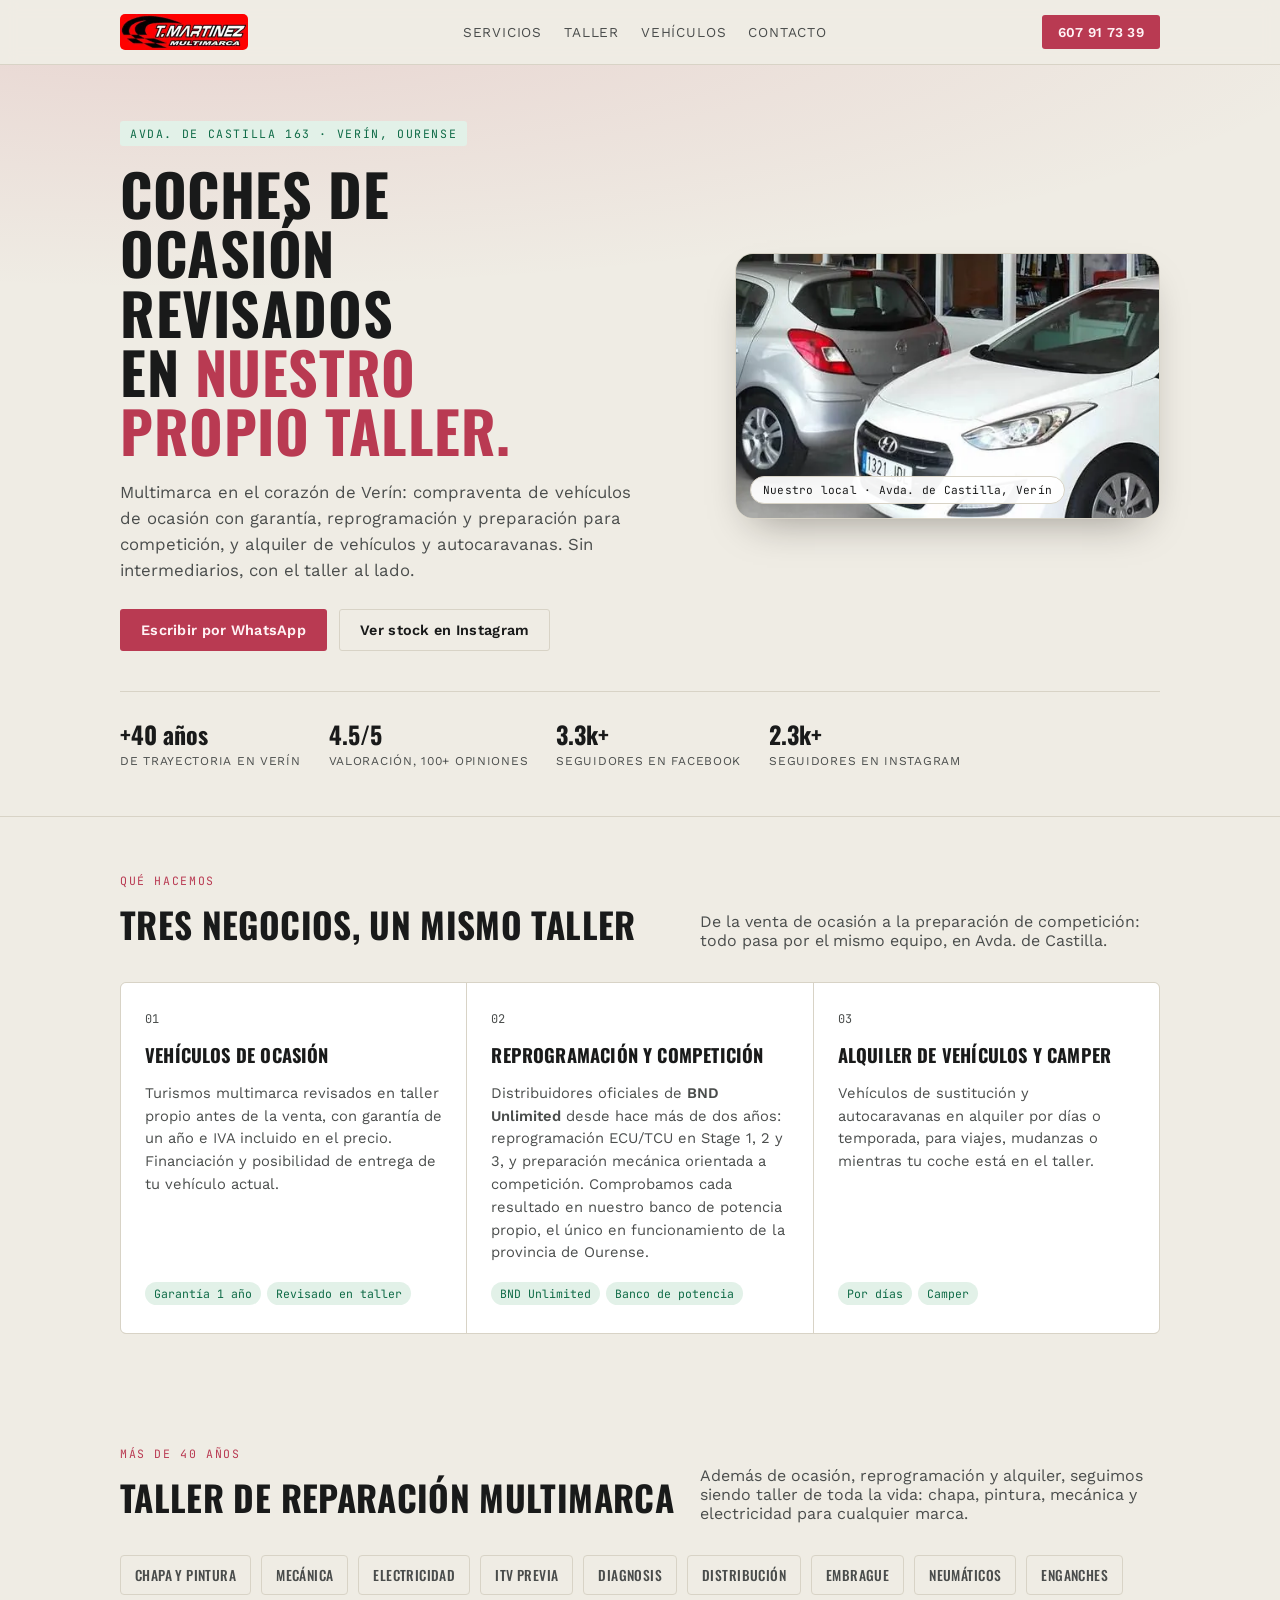
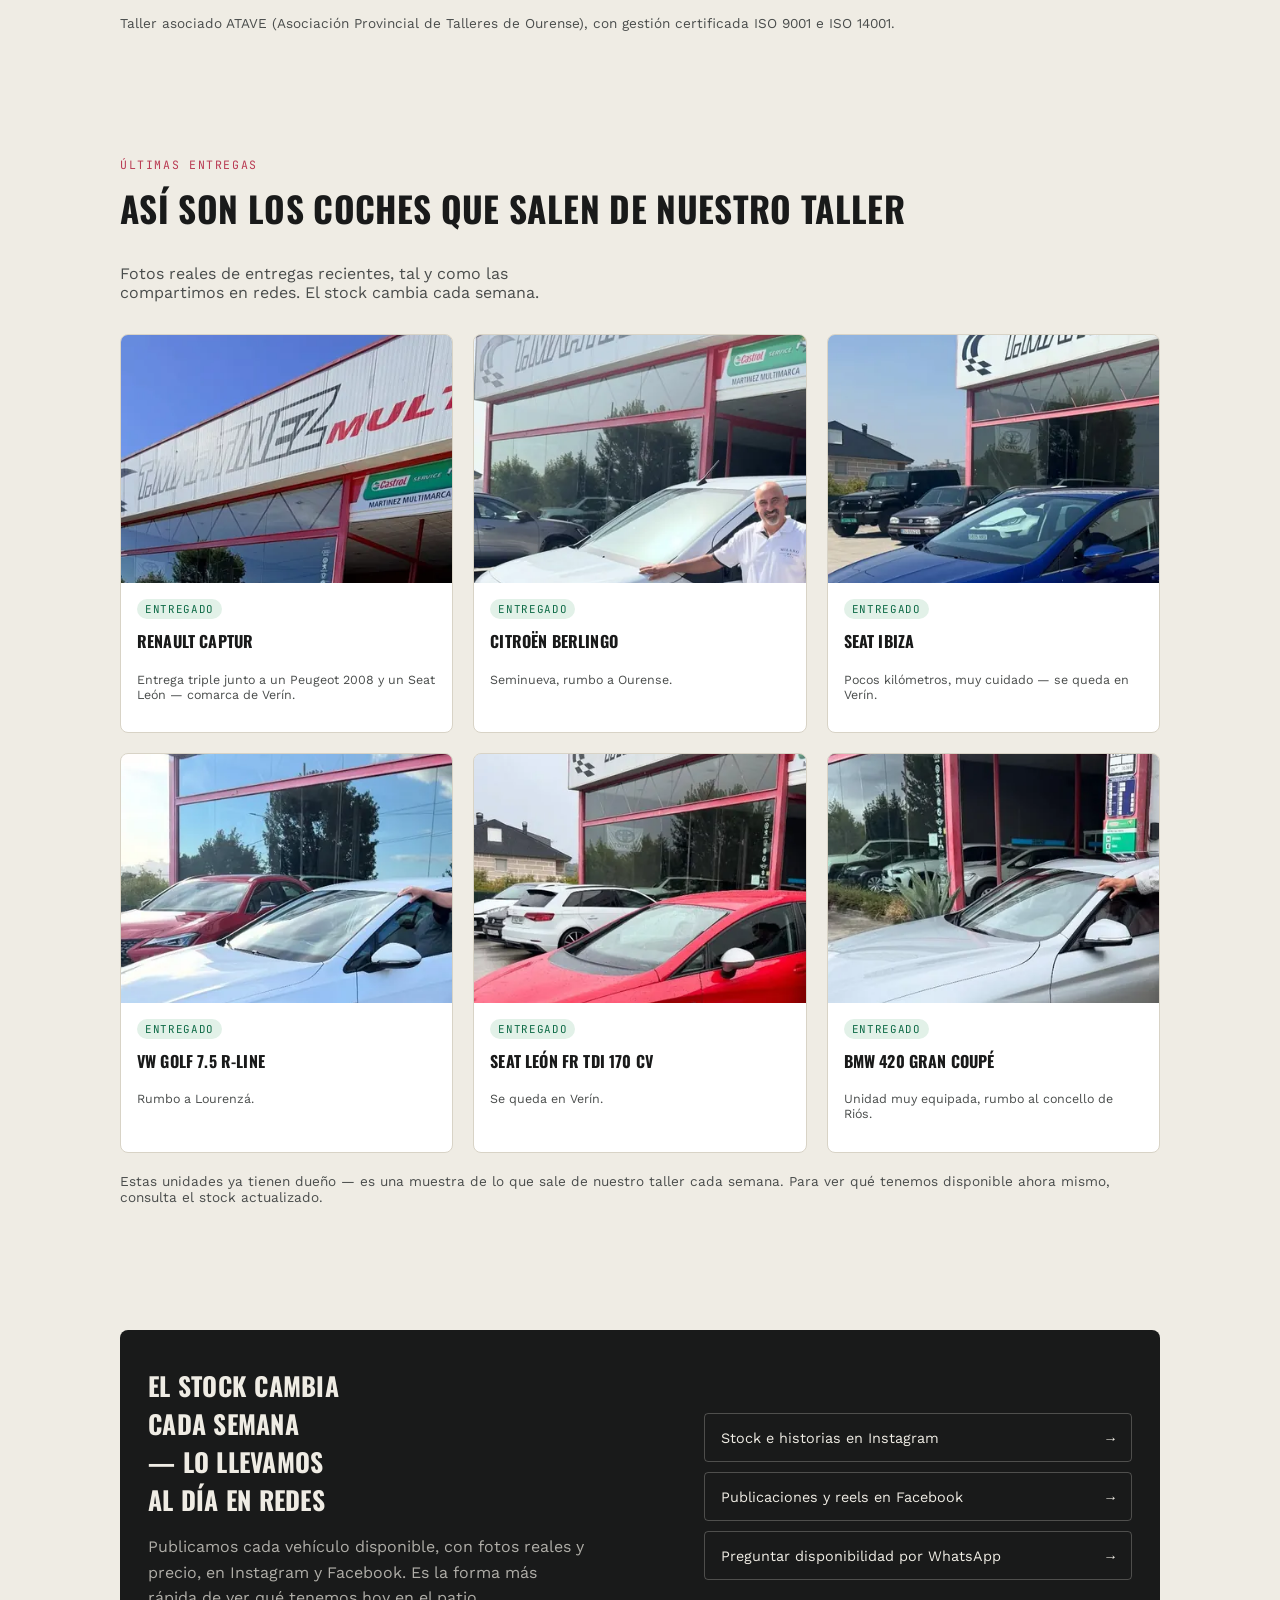
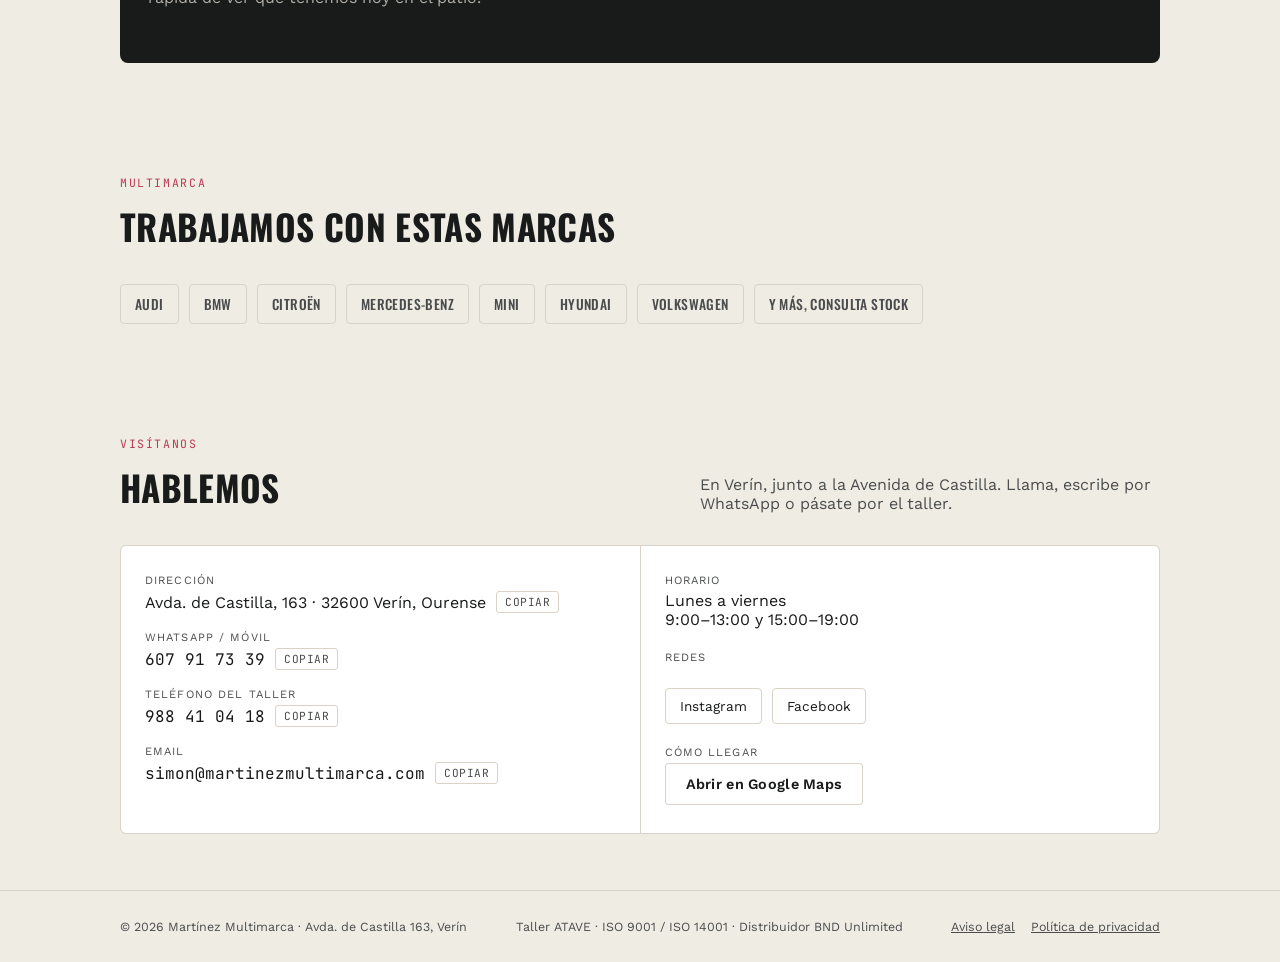
==== index.html @ 640a783f "Fase 5: accesibilidad (WCAG 2.1 AA) - Enlace «Saltar al contenido» en las tres páginas (foco a <main" ====
<!doctype html>
<html lang="es">
<head>
<meta charset="UTF-8">
<meta name="viewport" content="width=device-width, initial-scale=1, viewport-fit=cover">
<title>Martínez Multimarca — Ocasión, reprogramación y alquiler en Verín</title>
<meta name="description" content="Taller multimarca en Verín desde hace más de 40 años: coches de ocasión con garantía, reprogramación BND Unlimited con banco de potencia propio, chapa y pintura, mecánica, y alquiler de vehículos y camper. Avda. de Castilla 163, Verín, Ourense.">
<link rel="canonical" href="https://juanito2003.github.io/multimarcamartinez/">
<meta property="og:type" content="website">
<meta property="og:locale" content="es_ES">
<meta property="og:site_name" content="T. Martínez Multimarca">
<meta property="og:title" content="Martínez Multimarca — Ocasión, reprogramación y alquiler en Verín">
<meta property="og:description" content="Coches de ocasión revisados en taller propio, reprogramación con banco de potencia, y alquiler de vehículos y camper en Verín (Ourense).">
<meta property="og:url" content="https://juanito2003.github.io/multimarcamartinez/">
<meta property="og:image" content="https://juanito2003.github.io/multimarcamartinez/images/og-image.jpg">
<meta property="og:image:width" content="1200">
<meta property="og:image:height" content="630">
<meta property="og:image:alt" content="Logo de T. Martínez Multimarca sobre la exposición de coches de ocasión del local en Verín">
<meta name="twitter:card" content="summary_large_image">
<meta name="twitter:title" content="Martínez Multimarca — Ocasión, reprogramación y alquiler en Verín">
<meta name="twitter:description" content="Coches de ocasión revisados en taller propio, reprogramación con banco de potencia, y alquiler de vehículos y camper en Verín (Ourense).">
<meta name="twitter:image" content="https://juanito2003.github.io/multimarcamartinez/images/og-image.jpg">
<meta name="twitter:image:alt" content="Logo de T. Martínez Multimarca sobre la exposición de coches de ocasión del local en Verín">
<meta name="theme-color" content="#b93a52">
<link rel="icon" href="favicon.ico" sizes="32x32">
<link rel="icon" href="favicon.svg" type="image/svg+xml">
<link rel="apple-touch-icon" href="apple-touch-icon.png">
<link rel="manifest" href="site.webmanifest">
<script type="application/ld+json">
{
  "@context": "https://schema.org",
  "@type": [
    "AutoRepair",
    "AutoDealer"
  ],
  "@id": "https://juanito2003.github.io/multimarcamartinez/#negocio",
  "name": "T. Martínez Multimarca",
  "url": "https://juanito2003.github.io/multimarcamartinez/",
  "logo": "https://juanito2003.github.io/multimarcamartinez/images/logo.png",
  "image": "https://juanito2003.github.io/multimarcamartinez/images/og-image.jpg",
  "description": "Taller multimarca y compraventa de vehículos de ocasión en Verín: reprogramación, preparación de competición, chapa y pintura, mecánica y alquiler de vehículos y camper.",
  "address": {
    "@type": "PostalAddress",
    "streetAddress": "Avda. de Castilla, 163",
    "postalCode": "32600",
    "addressLocality": "Verín",
    "addressRegion": "Ourense",
    "addressCountry": "ES"
  },
  "telephone": [
    "+34607917339",
    "+34988410418"
  ],
  "email": "simon@martinezmultimarca.com",
  "openingHours": [
    "Mo-Fr 09:00-13:00",
    "Mo-Fr 15:00-19:00"
  ],
  "sameAs": [
    "https://www.instagram.com/martinez_multimarca/",
    "https://www.facebook.com/tmartinezmultimarca/"
  ]
}
</script>
<link rel="preload" href="fonts/oswald-latin.woff2" as="font" type="font/woff2" crossorigin>
<link rel="preload" href="fonts/work-sans-latin.woff2" as="font" type="font/woff2" crossorigin>
<link rel="preload" href="images/showroom.webp" as="image" type="image/webp" fetchpriority="high">
<script src="main.js" defer></script>
<link rel="stylesheet" href="styles.css">
</head>
<body>
<a class="skip-link" href="#main">Saltar al contenido</a>

<header class="site">
  <div class="wrap nav-row">
    <div class="brand"><picture><source srcset="images/logo.webp" type="image/webp"><img class="brand-logo" src="images/logo.png" width="256" height="72" alt="T. Martínez Multimarca"></picture></div>
    <nav class="links" id="site-nav" aria-label="Principal">
      <a href="#servicios">Servicios</a>
      <a href="#taller">Taller</a>
      <a href="#vehiculos">Vehículos</a>
      <a href="#contacto">Contacto</a>
    </nav>
    <div class="nav-actions">
      <a class="call-btn" href="tel:+34607917339">607 91 73 39</a>
      <button class="nav-toggle" type="button" aria-expanded="false" aria-controls="site-nav" aria-label="Menú"><span class="nav-toggle-bars"></span></button>
    </div>
  </div>
</header>

<main id="main" tabindex="-1">
  <section class="hero">
    <div class="wrap hero-grid">
      <div>
        <span class="eyebrow">Avda. de Castilla 163 · Verín, Ourense</span>
        <h1>Coches de ocasión revisados en <span class="accent-word">nuestro propio taller.</span></h1>
        <p class="lede">Multimarca en el corazón de Verín: compraventa de vehículos de ocasión con garantía, reprogramación y preparación para competición, y alquiler de vehículos y autocaravanas. Sin intermediarios, con el taller al lado.</p>
        <div class="hero-ctas">
          <a class="btn primary" href="https://wa.me/34607917339?text=Hola,%20os%20escribo%20desde%20la%20web" target="_blank" rel="noopener">Escribir por WhatsApp <span class="sr-only">(se abre en una pestaña nueva)</span></a>
          <a class="btn ghost" href="https://www.instagram.com/martinez_multimarca/" target="_blank" rel="noopener">Ver stock en Instagram <span class="sr-only">(se abre en una pestaña nueva)</span></a>
        </div>
      </div>
      <div class="showroom-photo">
        <picture><source srcset="images/showroom.webp" type="image/webp"><img src="images/showroom.jpg" width="1200" height="313" fetchpriority="high" alt="Exposición interior de Martínez Multimarca en Verín con un Hyundai i30 blanco, un Opel Corsa gris y un todoterreno negro a la venta"></picture>
        <span class="showroom-tag">Nuestro local · Avda. de Castilla, Verín</span>
      </div>
    </div>
    <div class="wrap">
      <div class="hero-strip">
        <div class="stat"><b class="mono">+40 años</b><span>De trayectoria en Verín</span></div>
        <div class="stat"><b class="mono">4.5/5</b><span>Valoración, 100+ opiniones</span></div>
        <div class="stat"><b class="mono">3.3k+</b><span>Seguidores en Facebook</span></div>
        <div class="stat"><b class="mono">2.3k+</b><span>Seguidores en Instagram</span></div>
      </div>
    </div>
  </section>

  <section id="servicios">
    <div class="wrap">
      <div class="section-head">
        <div>
          <span class="tag">Qué hacemos</span>
          <h2>Tres negocios, un mismo taller</h2>
        </div>
        <p>De la venta de ocasión a la preparación de competición: todo pasa por el mismo equipo, en Avda. de Castilla.</p>
      </div>
      <div class="services">
        <article class="service" id="ocasion">
          <span class="num mono">01</span>
          <h3>Vehículos de ocasión</h3>
          <p>Turismos multimarca revisados en taller propio antes de la venta, con garantía de un año e IVA incluido en el precio. Financiación y posibilidad de entrega de tu vehículo actual.</p>
          <div class="chip-row">
            <span class="chip">Garantía 1 año</span>
            <span class="chip">Revisado en taller</span>
          </div>
        </article>
        <article class="service" id="reprogramacion">
          <span class="num mono">02</span>
          <h3>Reprogramación y competición</h3>
          <p>Distribuidores oficiales de <strong>BND Unlimited</strong> desde hace más de dos años: reprogramación ECU/TCU en Stage 1, 2 y 3, y preparación mecánica orientada a competición. Comprobamos cada resultado en nuestro banco de potencia propio, el único en funcionamiento de la provincia de Ourense.</p>
          <div class="chip-row">
            <span class="chip">BND Unlimited</span>
            <span class="chip">Banco de potencia</span>
          </div>
        </article>
        <article class="service" id="alquiler">
          <span class="num mono">03</span>
          <h3>Alquiler de vehículos y camper</h3>
          <p>Vehículos de sustitución y autocaravanas en alquiler por días o temporada, para viajes, mudanzas o mientras tu coche está en el taller.</p>
          <div class="chip-row">
            <span class="chip">Por días</span>
            <span class="chip">Camper</span>
          </div>
        </article>
      </div>
    </div>
  </section>

  <section id="taller">
    <div class="wrap">
      <div class="section-head">
        <div>
          <span class="tag">Más de 40 años</span>
          <h2>Taller de reparación multimarca</h2>
        </div>
        <p>Además de ocasión, reprogramación y alquiler, seguimos siendo taller de toda la vida: chapa, pintura, mecánica y electricidad para cualquier marca.</p>
      </div>
      <div class="brands">
        <span class="brand-pill">Chapa y pintura</span>
        <span class="brand-pill">Mecánica</span>
        <span class="brand-pill">Electricidad</span>
        <span class="brand-pill">ITV previa</span>
        <span class="brand-pill">Diagnosis</span>
        <span class="brand-pill">Distribución</span>
        <span class="brand-pill">Embrague</span>
        <span class="brand-pill">Neumáticos</span>
        <span class="brand-pill">Enganches</span>
      </div>
      <p class="gallery-note">Taller asociado ATAVE (Asociación Provincial de Talleres de Ourense), con gestión certificada ISO 9001 e ISO 14001.</p>
    </div>
  </section>

  <section id="vehiculos">
    <div class="wrap">
      <div class="section-head">
        <div>
          <span class="tag">Últimas entregas</span>
          <h2>Así son los coches que salen de nuestro taller</h2>
        </div>
        <p>Fotos reales de entregas recientes, tal y como las compartimos en redes. El stock cambia cada semana.</p>
      </div>
      <div class="gallery">
        <article class="car-card">
          <div class="photo"><picture><source type="image/webp" srcset="images/01-renault-peugeot-seat-400.webp 400w, images/01-renault-peugeot-seat-640.webp 640w" sizes="(min-width:1080px) 334px, (min-width:901px) calc((100vw - 80px) / 3), (min-width:601px) calc((100vw - 60px) / 2), calc(100vw - 40px)"><img src="images/01-renault-peugeot-seat.jpg" width="640" height="640" loading="lazy" decoding="async" alt="Fachada del concesionario T. Martínez Multimarca, con su rótulo y la cristalera, el día de la entrega"></picture></div>
          <div class="info">
            <span class="badge">Entregado</span>
            <h3>Renault Captur</h3>
            <p class="dest">Entrega triple junto a un Peugeot 2008 y un Seat León — comarca de Verín.</p>
          </div>
        </article>
        <article class="car-card">
          <div class="photo"><picture><source type="image/webp" srcset="images/02-citroen-berlingo-400.webp 400w, images/02-citroen-berlingo-640.webp 640w" sizes="(min-width:1080px) 334px, (min-width:901px) calc((100vw - 80px) / 3), (min-width:601px) calc((100vw - 60px) / 2), calc(100vw - 40px)"><img src="images/02-citroen-berlingo.jpg" width="640" height="640" loading="lazy" decoding="async" alt="Citroën Berlingo blanca frente al concesionario, con un hombre sonriente apoyado en ella"></picture></div>
          <div class="info">
            <span class="badge">Entregado</span>
            <h3>Citroën Berlingo</h3>
            <p class="dest">Seminueva, rumbo a Ourense.</p>
          </div>
        </article>
        <article class="car-card">
          <div class="photo"><picture><source type="image/webp" srcset="images/03-seat-ibiza-400.webp 400w, images/03-seat-ibiza-640.webp 640w" sizes="(min-width:1080px) 334px, (min-width:901px) calc((100vw - 80px) / 3), (min-width:601px) calc((100vw - 60px) / 2), calc(100vw - 40px)"><img src="images/03-seat-ibiza.jpg" width="640" height="640" loading="lazy" decoding="async" alt="Seat Ibiza azul aparcado frente a la cristalera del concesionario"></picture></div>
          <div class="info">
            <span class="badge">Entregado</span>
            <h3>Seat Ibiza</h3>
            <p class="dest">Pocos kilómetros, muy cuidado — se queda en Verín.</p>
          </div>
        </article>
        <article class="car-card">
          <div class="photo"><picture><source type="image/webp" srcset="images/04-vw-golf-400.webp 400w, images/04-vw-golf-640.webp 640w" sizes="(min-width:1080px) 334px, (min-width:901px) calc((100vw - 80px) / 3), (min-width:601px) calc((100vw - 60px) / 2), calc(100vw - 40px)"><img src="images/04-vw-golf.jpg" width="640" height="640" loading="lazy" decoding="async" alt="Volkswagen Golf blanco frente al concesionario, con otro coche rojo detrás"></picture></div>
          <div class="info">
            <span class="badge">Entregado</span>
            <h3>VW Golf 7.5 R-Line</h3>
            <p class="dest">Rumbo a Lourenzá.</p>
          </div>
        </article>
        <article class="car-card">
          <div class="photo"><picture><source type="image/webp" srcset="images/05-seat-leon-fr-400.webp 400w, images/05-seat-leon-fr-640.webp 640w" sizes="(min-width:1080px) 334px, (min-width:901px) calc((100vw - 80px) / 3), (min-width:601px) calc((100vw - 60px) / 2), calc(100vw - 40px)"><img src="images/05-seat-leon-fr.jpg" width="640" height="640" loading="lazy" decoding="async" alt="Seat León FR rojo frente al concesionario, con otros vehículos en el patio"></picture></div>
          <div class="info">
            <span class="badge">Entregado</span>
            <h3>Seat León FR TDI 170 CV</h3>
            <p class="dest">Se queda en Verín.</p>
          </div>
        </article>
        <article class="car-card">
          <div class="photo"><picture><source type="image/webp" srcset="images/06-bmw-420-grand-coupe-400.webp 400w, images/06-bmw-420-grand-coupe-640.webp 640w" sizes="(min-width:1080px) 334px, (min-width:901px) calc((100vw - 80px) / 3), (min-width:601px) calc((100vw - 60px) / 2), calc(100vw - 40px)"><img src="images/06-bmw-420-grand-coupe.jpg" width="640" height="640" loading="lazy" decoding="async" alt="BMW Serie 4 Gran Coupé plateado frente a la entrada del concesionario"></picture></div>
          <div class="info">
            <span class="badge">Entregado</span>
            <h3>BMW 420 Gran Coupé</h3>
            <p class="dest">Unidad muy equipada, rumbo al concello de Riós.</p>
          </div>
        </article>
      </div>
      <p class="gallery-note">Estas unidades ya tienen dueño — es una muestra de lo que sale de nuestro taller cada semana. Para ver qué tenemos disponible ahora mismo, consulta el stock actualizado.</p>
    </div>
  </section>

  <section>
    <div class="wrap">
      <div class="stock">
        <div>
          <h2>El stock cambia cada semana — lo llevamos al día en redes</h2>
          <p>Publicamos cada vehículo disponible, con fotos reales y precio, en Instagram y Facebook. Es la forma más rápida de ver qué tenemos hoy en el patio.</p>
        </div>
        <div class="stock-actions">
          <a class="stock-link" href="https://www.instagram.com/martinez_multimarca/" target="_blank" rel="noopener"><span>Stock e historias en Instagram <span class="sr-only">(se abre en una pestaña nueva)</span></span><span class="arrow mono" aria-hidden="true">→</span></a>
          <a class="stock-link" href="https://www.facebook.com/tmartinezmultimarca/" target="_blank" rel="noopener"><span>Publicaciones y reels en Facebook <span class="sr-only">(se abre en una pestaña nueva)</span></span><span class="arrow mono" aria-hidden="true">→</span></a>
          <a class="stock-link" href="https://wa.me/34607917339?text=Hola,%20os%20escribo%20desde%20la%20web" target="_blank" rel="noopener"><span>Preguntar disponibilidad por WhatsApp <span class="sr-only">(se abre en una pestaña nueva)</span></span><span class="arrow mono" aria-hidden="true">→</span></a>
        </div>
      </div>
    </div>
  </section>

  <section>
    <div class="wrap">
      <div class="section-head">
        <div>
          <span class="tag">Multimarca</span>
          <h2>Trabajamos con estas marcas</h2>
        </div>
      </div>
      <div class="brands">
        <span class="brand-pill">Audi</span>
        <span class="brand-pill">BMW</span>
        <span class="brand-pill">Citroën</span>
        <span class="brand-pill">Mercedes-Benz</span>
        <span class="brand-pill">MINI</span>
        <span class="brand-pill">Hyundai</span>
        <span class="brand-pill">Volkswagen</span>
        <span class="brand-pill">y más, consulta stock</span>
      </div>
    </div>
  </section>

  <section id="contacto">
    <div class="wrap">
      <div class="section-head">
        <div>
          <span class="tag">Visítanos</span>
          <h2>Hablemos</h2>
        </div>
        <p>En Verín, junto a la Avenida de Castilla. Llama, escribe por WhatsApp o pásate por el taller.</p>
      </div>
      <div class="contact-grid">
        <div class="contact-block">
          <div class="field">
            <span class="label">Dirección</span>
            <span class="value">Avda. de Castilla, 163 · 32600 Verín, Ourense
              <button class="copy-btn" type="button" data-copy="Avda. de Castilla, 163, 32600 Verín, Ourense" aria-label="Copiar dirección" data-done="Dirección copiada">Copiar</button>
            </span>
          </div>
          <div class="field">
            <span class="label">WhatsApp / Móvil</span>
            <span class="value mono"><a href="tel:+34607917339">607 91 73 39</a>
              <button class="copy-btn" type="button" data-copy="607917339" aria-label="Copiar teléfono móvil y WhatsApp" data-done="Teléfono móvil copiado">Copiar</button>
            </span>
          </div>
          <div class="field">
            <span class="label">Teléfono del taller</span>
            <span class="value mono"><a href="tel:+34988410418">988 41 04 18</a>
              <button class="copy-btn" type="button" data-copy="988410418" aria-label="Copiar teléfono del taller" data-done="Teléfono del taller copiado">Copiar</button>
            </span>
          </div>
          <div class="field">
            <span class="label">Email</span>
            <span class="value mono"><a href="mailto:simon@martinezmultimarca.com">simon@martinezmultimarca.com</a>
              <button class="copy-btn" type="button" data-copy="simon@martinezmultimarca.com" aria-label="Copiar email" data-done="Email copiado">Copiar</button>
            </span>
          </div>
        </div>
        <div class="contact-block">
          <div class="field">
            <span class="label">Horario</span>
            <span class="value">Lunes a viernes<br>9:00–13:00 y 15:00–19:00</span>
          </div>
          <div class="field field-spaced">
            <span class="label">Redes</span>
            <div class="social-row">
              <a href="https://www.instagram.com/martinez_multimarca/" target="_blank" rel="noopener">Instagram <span class="sr-only">(se abre en una pestaña nueva)</span></a>
              <a href="https://www.facebook.com/tmartinezmultimarca/" target="_blank" rel="noopener">Facebook <span class="sr-only">(se abre en una pestaña nueva)</span></a>
            </div>
          </div>
          <div class="field field-spaced">
            <span class="label">Cómo llegar</span>
            <span class="value">
              <a class="btn ghost" href="https://www.google.com/maps/search/?api=1&query=Avda.+de+Castilla+163+Ver%C3%ADn+Ourense" target="_blank" rel="noopener">Abrir en Google Maps <span class="sr-only">(se abre en una pestaña nueva)</span></a>
            </span>
          </div>
        </div>
      </div>
    </div>
  </section>
  <p class="sr-only" id="copy-status" aria-live="polite"></p>
</main>

<footer>
  <div class="wrap foot-row">
    <span>© <span id="year"></span> Martínez Multimarca · Avda. de Castilla 163, Verín</span>
    <span>Taller ATAVE · ISO 9001 / ISO 14001 · Distribuidor BND Unlimited</span>
    <nav class="foot-links" aria-label="Información legal">
      <a href="aviso-legal.html">Aviso legal</a>
      <a href="privacidad.html">Política de privacidad</a>
    </nav>
  </div>
</footer>

<a class="wa-float" href="https://wa.me/34607917339?text=Hola,%20os%20escribo%20desde%20la%20web" target="_blank" rel="noopener" aria-label="Escribir por WhatsApp (se abre en una pestaña nueva)">
  <svg viewBox="0 0 24 24" aria-hidden="true" focusable="false"><path fill="currentColor" d="M12 2a10 10 0 0 0-8.6 15.1L2 22l5-1.3A10 10 0 1 0 12 2Zm0 18.2a8.2 8.2 0 0 1-4.2-1.1l-.3-.2-3 .8.8-2.9-.2-.3A8.2 8.2 0 1 1 12 20.2Zm4.5-6.1c-.2-.1-1.5-.7-1.7-.8-.2-.1-.4-.1-.6.1l-.8 1c-.1.2-.3.2-.5.1a6.7 6.7 0 0 1-3.3-2.9c-.2-.4.3-.4.8-1.3.1-.2 0-.3 0-.4l-.8-1.8c-.2-.5-.4-.4-.6-.4h-.5a1 1 0 0 0-.7.3 3 3 0 0 0-.9 2.2 5.2 5.2 0 0 0 1.1 2.8 11.9 11.9 0 0 0 4.6 4c1.7.7 2.3.8 3.2.7.5-.1 1.5-.6 1.7-1.2.2-.6.2-1.1.2-1.2-.1-.1-.2-.2-.4-.3Z"/></svg>
</a>
</body>
</html>
---- styles.css ----
@font-face{
  font-family:"Oswald";
  src:url("fonts/oswald-latin.woff2") format("woff2");
  font-weight:500 700;
  font-style:normal;
  font-display:swap;
  unicode-range:U+0000-00FF,U+0131,U+0152-0153,U+02BB-02BC,U+02C6,U+02DA,U+02DC,U+0304,U+0308,U+0329,U+2000-206F,U+20AC,U+2122,U+2191,U+2193,U+2212,U+2215,U+FEFF,U+FFFD;
}
@font-face{
  font-family:"Work Sans";
  src:url("fonts/work-sans-latin.woff2") format("woff2");
  font-weight:400 600;
  font-style:normal;
  font-display:swap;
  unicode-range:U+0000-00FF,U+0131,U+0152-0153,U+02BB-02BC,U+02C6,U+02DA,U+02DC,U+0304,U+0308,U+0329,U+2000-206F,U+20AC,U+2122,U+2191,U+2193,U+2212,U+2215,U+FEFF,U+FFFD;
}
@font-face{
  font-family:"JetBrains Mono";
  src:url("fonts/jetbrains-mono-latin.woff2") format("woff2");
  font-weight:400 500;
  font-style:normal;
  font-display:swap;
  unicode-range:U+0000-00FF,U+0131,U+0152-0153,U+02BB-02BC,U+02C6,U+02DA,U+02DC,U+0304,U+0308,U+0329,U+2000-206F,U+20AC,U+2122,U+2191,U+2193,U+2212,U+2215,U+FEFF,U+FFFD;
}

:root{
  --ink:#191a1a;
  --ink-soft:#4a4d4c;
  --paper:#efece4;
  --paper-raised:#ffffff;
  --line:#d8d3c6;
  --accent:#b93a52;
  --accent-ink:#fff3f5;
  --moss:#0f6b47;
  --moss-soft:#e2f1e8;
  --sky:#5b7fc4;
  --focus:#8a2740;
  color-scheme:light;
}

*{box-sizing:border-box;}
html,body{margin:0;padding:0;}
body{
  background:var(--paper);
  color:var(--ink);
  font-family:"Work Sans",-apple-system,BlinkMacSystemFont,"Segoe UI",sans-serif;
}
a{color:inherit;}
img,svg{max-width:100%;display:block;}
h1,h2,h3{
  font-family:"Oswald",Impact,"Arial Narrow",sans-serif;
  text-transform:uppercase;
  letter-spacing:.01em;
  text-wrap:balance;
  margin:0;
}
.mono{
  font-family:"JetBrains Mono","SFMono-Regular",Consolas,monospace;
  font-variant-numeric:tabular-nums;
}
.wrap{
  max-width:1080px;
  margin-inline:auto;
  padding-inline:20px;
}
:focus-visible{outline:3px solid var(--focus);outline-offset:3px;}

header.site{
  position:sticky;
  top:0;
  z-index:20;
  background:color-mix(in srgb, var(--paper) 88%, transparent);
  backdrop-filter:blur(8px);
  border-bottom:1px solid var(--line);
}
.nav-row{
  display:flex;
  align-items:center;
  justify-content:space-between;
  gap:16px;
  padding-block:14px;
}
.brand{
  display:flex;
  align-items:center;
  gap:8px;
}
.brand-logo{
  height:36px;
  width:auto;
  display:block;
  border-radius:5px;
}
.showroom-photo{
  position:relative;
  border-radius:18px;
  overflow:hidden;
  box-shadow:0 18px 40px -18px rgba(20,15,10,.4);
  border:1px solid var(--line);
  aspect-ratio:16/10;
}
.showroom-photo img{
  width:100%;
  height:100%;
  object-fit:cover;
  display:block;
}
.showroom-tag{
  position:absolute;
  left:14px;
  bottom:14px;
  background:rgba(255,255,255,.94);
  color:var(--ink);
  font-family:"JetBrains Mono",monospace;
  font-size:.7rem;
  letter-spacing:.02em;
  padding:6px 12px;
  border-radius:999px;
  border:1px solid var(--line);
}
nav.links{
  display:flex;
  gap:22px;
  font-size:.85rem;
  text-transform:uppercase;
  letter-spacing:.06em;
}
nav.links a{text-decoration:none;color:var(--ink-soft);}
nav.links a:hover{color:var(--accent);}
.call-btn{
  display:inline-flex;
  align-items:center;
  gap:8px;
  background:var(--accent);
  color:var(--accent-ink);
  padding:9px 16px;
  border-radius:3px;
  font-size:.85rem;
  font-weight:600;
  text-decoration:none;
  letter-spacing:.02em;
  white-space:nowrap;
}
.nav-actions{
  display:flex;
  align-items:center;
  gap:10px;
}
.nav-toggle{
  display:none;
  align-items:center;
  justify-content:center;
  width:44px;
  height:44px;
  padding:0;
  border:1px solid var(--line);
  border-radius:3px;
  background:transparent;
  color:var(--ink);
  cursor:pointer;
}
.nav-toggle-bars,
.nav-toggle-bars::before,
.nav-toggle-bars::after{
  display:block;
  width:20px;
  height:2px;
  background:currentColor;
  border-radius:1px;
}
.nav-toggle-bars{position:relative;}
.nav-toggle-bars::before,
.nav-toggle-bars::after{content:"";position:absolute;left:0;}
.nav-toggle-bars::before{top:-6px;}
.nav-toggle-bars::after{top:6px;}
.nav-toggle[aria-expanded="true"] .nav-toggle-bars{background:transparent;}
.nav-toggle[aria-expanded="true"] .nav-toggle-bars::before{top:0;transform:rotate(45deg);}
.nav-toggle[aria-expanded="true"] .nav-toggle-bars::after{top:0;transform:rotate(-45deg);}
/* sin JS: el menú se muestra como una fila bajo la cabecera */
@media (max-width:760px){
  .nav-row{flex-wrap:wrap;row-gap:10px;}
  nav.links{order:3;width:100%;gap:18px;overflow-x:auto;}
}
/* con JS: menú hamburguesa desplegable */
@media (max-width:760px) and (scripting:enabled){
  .nav-row{flex-wrap:nowrap;}
  .nav-toggle{display:inline-flex;}
  nav.links{
    display:none;
    position:absolute;
    top:100%;
    left:0;
    right:0;
    flex-direction:column;
    gap:0;
    padding:4px 20px 12px;
    background:var(--paper);
    border-bottom:1px solid var(--line);
    box-shadow:0 14px 24px -18px rgba(20,15,10,.4);
  }
  nav.links.is-open{display:flex;}
  nav.links a{padding:12px 0;border-bottom:1px solid var(--line);}
  nav.links a:last-child{border-bottom:0;}
}
section[id],article[id]{scroll-margin-top:84px;}

.hero{
  padding-block:56px 48px;
  border-bottom:1px solid var(--line);
  background:
    radial-gradient(1200px 300px at 15% -10%, color-mix(in srgb, var(--accent) 14%, transparent), transparent);
}
.hero-grid{
  display:grid;
  grid-template-columns:1.15fr .85fr;
  gap:40px;
  align-items:center;
}
@media (max-width:860px){
  .hero-grid{grid-template-columns:1fr;}
}
.eyebrow{
  display:inline-flex;
  align-items:center;
  gap:8px;
  font-family:"JetBrains Mono",monospace;
  font-size:.72rem;
  letter-spacing:.14em;
  text-transform:uppercase;
  color:var(--moss);
  background:var(--moss-soft);
  padding:5px 10px;
  border-radius:3px;
  margin-bottom:18px;
}
.hero h1{
  font-size:clamp(2.1rem, 5.4vw, 3.6rem);
  line-height:1.03;
  max-width:14ch;
}
.hero h1 .accent-word{color:var(--accent);}
.hero p.lede{
  margin-top:18px;
  max-width:52ch;
  font-size:1.05rem;
  color:var(--ink-soft);
  line-height:1.55;
}
.hero-ctas{
  display:flex;
  flex-wrap:wrap;
  gap:12px;
  margin-top:26px;
}
.btn{
  display:inline-flex;
  align-items:center;
  gap:8px;
  padding:12px 20px;
  border-radius:3px;
  font-size:.9rem;
  font-weight:600;
  text-decoration:none;
  letter-spacing:.02em;
  border:1px solid transparent;
}
.btn.primary{background:var(--accent);color:var(--accent-ink);}
.btn.ghost{border-color:var(--line);color:var(--ink);}
.btn.ghost:hover{border-color:var(--accent);color:var(--accent);}

.hero-strip{
  display:flex;
  flex-wrap:wrap;
  gap:28px;
  margin-top:40px;
  padding-top:24px;
  border-top:1px solid var(--line);
}
.stat{
  display:flex;
  flex-direction:column;
  gap:2px;
}
.stat b{
  font-family:"Oswald",sans-serif;
  font-size:1.5rem;
}
.stat span{
  font-size:.75rem;
  text-transform:uppercase;
  letter-spacing:.06em;
  color:var(--ink-soft);
}

section{padding-block:56px;}
.section-head{
  display:flex;
  align-items:flex-end;
  justify-content:space-between;
  gap:20px;
  margin-bottom:32px;
  flex-wrap:wrap;
}
.section-head .tag{
  font-family:"JetBrains Mono",monospace;
  font-size:.72rem;
  letter-spacing:.14em;
  text-transform:uppercase;
  color:var(--accent);
  display:block;
  margin-bottom:10px;
}
.section-head h2{font-size:clamp(1.5rem,3.4vw,2.2rem);}
.section-head p{color:var(--ink-soft);max-width:46ch;margin:10px 0 0;}

.services{
  display:grid;
  grid-template-columns:repeat(3,1fr);
  gap:1px;
  background:var(--line);
  border:1px solid var(--line);
  border-radius:6px;
  overflow:hidden;
}
@media (max-width:760px){
  .services{grid-template-columns:1fr;}
}
.service{
  background:var(--paper-raised);
  padding:28px 24px;
  display:flex;
  flex-direction:column;
  gap:14px;
}
.service .num{
  font-family:"JetBrains Mono",monospace;
  font-size:.75rem;
  color:var(--ink-soft);
}
.service h3{font-size:1.15rem;}
.service p{
  margin:0;
  color:var(--ink-soft);
  font-size:.92rem;
  line-height:1.55;
  flex:1;
}
.chip-row{
  display:flex;
  flex-wrap:wrap;
  gap:6px;
  margin-top:4px;
}
.chip{
  font-size:.72rem;
  padding:4px 9px;
  border-radius:999px;
  background:var(--moss-soft);
  color:var(--moss);
  font-family:"JetBrains Mono",monospace;
}

/* galería vehículos */
.gallery{
  display:grid;
  grid-template-columns:repeat(3,1fr);
  gap:20px;
}
@media (max-width:900px){
  .gallery{grid-template-columns:repeat(2,1fr);}
}
@media (max-width:600px){
  .gallery{grid-template-columns:1fr;}
}
.car-card{
  background:var(--paper-raised);
  border:1px solid var(--line);
  border-radius:8px;
  overflow:hidden;
  display:flex;
  flex-direction:column;
}
.car-card .photo{
  aspect-ratio:4/3;
  overflow:hidden;
  background:var(--line);
}
.car-card .photo img{
  width:100%;
  height:100%;
  object-fit:cover;
}
.car-card .info{
  padding:16px 16px 18px;
  display:flex;
  flex-direction:column;
  gap:6px;
}
.car-card h3{font-size:1rem;}
.car-card .dest{
  font-size:.78rem;
  color:var(--ink-soft);
}
.car-card .badge{
  align-self:flex-start;
  font-family:"JetBrains Mono",monospace;
  font-size:.68rem;
  text-transform:uppercase;
  letter-spacing:.06em;
  color:var(--moss);
  background:var(--moss-soft);
  padding:3px 8px;
  border-radius:999px;
  margin-bottom:4px;
}
.gallery-note{
  margin-top:20px;
  font-size:.85rem;
  color:var(--ink-soft);
}

.stock{
  background:var(--ink);
  color:var(--paper);
  border-radius:8px;
  padding:36px 28px;
  display:grid;
  grid-template-columns:1.1fr .9fr;
  gap:32px;
  align-items:center;
}
@media (max-width:760px){
  .stock{grid-template-columns:1fr;}
}
.stock h2{color:var(--paper);font-size:1.6rem;max-width:16ch;}
.stock p{color:color-mix(in srgb, var(--paper) 70%, transparent);line-height:1.6;max-width:44ch;}
.stock-actions{display:flex;flex-direction:column;gap:10px;}
.stock-link{
  display:flex;
  align-items:center;
  justify-content:space-between;
  gap:12px;
  padding:14px 16px;
  border:1px solid color-mix(in srgb, var(--paper) 25%, transparent);
  border-radius:4px;
  text-decoration:none;
  color:var(--paper);
  font-size:.9rem;
}
.stock-link:hover{border-color:var(--accent);color:var(--accent);}
.stock-link .arrow{font-family:"JetBrains Mono",monospace;}

.brands{
  display:flex;
  flex-wrap:wrap;
  gap:10px;
}
.brand-pill{
  border:1px solid var(--line);
  border-radius:4px;
  padding:9px 14px;
  font-family:"Oswald",sans-serif;
  text-transform:uppercase;
  font-size:.85rem;
  letter-spacing:.03em;
  color:var(--ink-soft);
}

.contact-grid{
  display:grid;
  grid-template-columns:1fr 1fr;
  gap:1px;
  background:var(--line);
  border:1px solid var(--line);
  border-radius:6px;
  overflow:hidden;
}
@media (max-width:760px){
  .contact-grid{grid-template-columns:1fr;}
}
.contact-block{
  background:var(--paper-raised);
  padding:28px 24px;
}
.field{
  display:flex;
  flex-direction:column;
  gap:4px;
  margin-bottom:18px;
}
.field:last-child{margin-bottom:0;}
.field-spaced{margin-top:22px;}
.field .label{
  font-size:.7rem;
  text-transform:uppercase;
  letter-spacing:.1em;
  color:var(--ink-soft);
}
.field .value{
  font-size:1rem;
  display:flex;
  align-items:center;
  gap:10px;
  flex-wrap:wrap;
}
.field .value a{text-decoration:none;}
.field .value a:hover{color:var(--accent);text-decoration:underline;}
.copy-btn{
  border:1px solid var(--line);
  background:transparent;
  color:var(--ink-soft);
  font-size:.7rem;
  padding:3px 8px;
  border-radius:3px;
  cursor:pointer;
  font-family:"JetBrains Mono",monospace;
  text-transform:uppercase;
  letter-spacing:.05em;
}
.copy-btn:hover{border-color:var(--accent);color:var(--accent);}
.social-row{
  display:flex;
  gap:10px;
  margin-top:20px;
}
.social-row a{
  border:1px solid var(--line);
  border-radius:4px;
  padding:9px 14px;
  text-decoration:none;
  font-size:.85rem;
}
.social-row a:hover{border-color:var(--accent);color:var(--accent);}

.note-box{
  margin-top:14px;
  padding:12px 14px;
  background:var(--moss-soft);
  color:var(--moss);
  border-radius:4px;
  font-size:.82rem;
  line-height:1.5;
}

.wa-float{
  display:none;
  position:fixed;
  right:16px;
  bottom:calc(16px + env(safe-area-inset-bottom));
  z-index:30;
  width:56px;
  height:56px;
  align-items:center;
  justify-content:center;
  border-radius:50%;
  background:var(--moss);
  color:#fff;
  box-shadow:0 10px 24px -8px rgba(20,15,10,.5);
}
.wa-float svg{width:28px;height:28px;}
@media (max-width:760px){
  .wa-float{display:inline-flex;}
  body{padding-bottom:calc(88px + env(safe-area-inset-bottom));}
}

footer{
  border-top:1px solid var(--line);
  padding-block:28px;
}
.foot-row{
  display:flex;
  justify-content:space-between;
  align-items:center;
  gap:16px;
  flex-wrap:wrap;
  font-size:.78rem;
  color:var(--ink-soft);
}
.foot-links{display:flex;gap:16px;flex-wrap:wrap;}
.foot-links a{color:var(--ink-soft);}
.foot-links a:hover{color:var(--accent);}

/* páginas legales */
.page-head{padding-block:48px 8px;}
.page-head .tag{
  font-family:"JetBrains Mono",monospace;
  font-size:.72rem;
  letter-spacing:.14em;
  text-transform:uppercase;
  color:var(--accent);
  display:block;
  margin-bottom:10px;
}
.page-head h1{font-size:clamp(1.8rem,4.4vw,2.6rem);line-height:1.05;}
.page-head p{color:var(--ink-soft);margin:12px 0 0;}
.legal{padding-block:24px 64px;}
.legal .wrap > *{max-width:72ch;}
.legal h2{font-size:1.2rem;margin:36px 0 10px;}
.legal p,.legal li{line-height:1.65;color:var(--ink-soft);}
.legal ul{padding-left:1.2em;}
.legal strong{color:var(--ink);}
.legal .placeholder{
  font-family:"JetBrains Mono",monospace;
  font-size:.9em;
  background:#fff3c4;
  color:var(--ink);
  padding:0 4px;
  border-radius:3px;
}
.legal .notice{
  padding:14px 16px;
  background:var(--moss-soft);
  color:var(--moss);
  border-radius:4px;
  line-height:1.55;
}

/* accesibilidad */
.sr-only{
  position:absolute !important;
  width:1px;
  height:1px;
  padding:0;
  margin:-1px;
  overflow:hidden;
  clip:rect(0 0 0 0);
  white-space:nowrap;
  border:0;
}
.skip-link{
  position:absolute;
  left:12px;
  top:-100px;
  z-index:100;
  background:var(--ink);
  color:var(--paper);
  padding:12px 18px;
  border-radius:3px;
  font-weight:600;
  text-decoration:none;
}
.skip-link:focus{top:12px;}
main:focus{outline:none;}
.stock :focus-visible,
.skip-link:focus-visible{outline-color:var(--paper);}
.wa-float:focus-visible{outline-color:var(--ink);box-shadow:0 0 0 6px var(--paper);}
@media (prefers-reduced-motion:reduce){
  *,*::before,*::after{
    animation-duration:.01ms !important;
    animation-iteration-count:1 !important;
    transition-duration:.01ms !important;
    scroll-behavior:auto !important;
  }
}
/* zonas táctiles de al menos 44x44 px en móvil */
@media (max-width:760px){
  .call-btn,.btn,.copy-btn,.social-row a,.foot-links a,.field .value a,a.brand{min-height:44px;}
  .copy-btn,.foot-links a{min-width:44px;justify-content:center;}
  .copy-btn,.social-row a,.foot-links a,.field .value a{display:inline-flex;align-items:center;}
  nav.links a{display:flex;align-items:center;min-height:44px;}
}
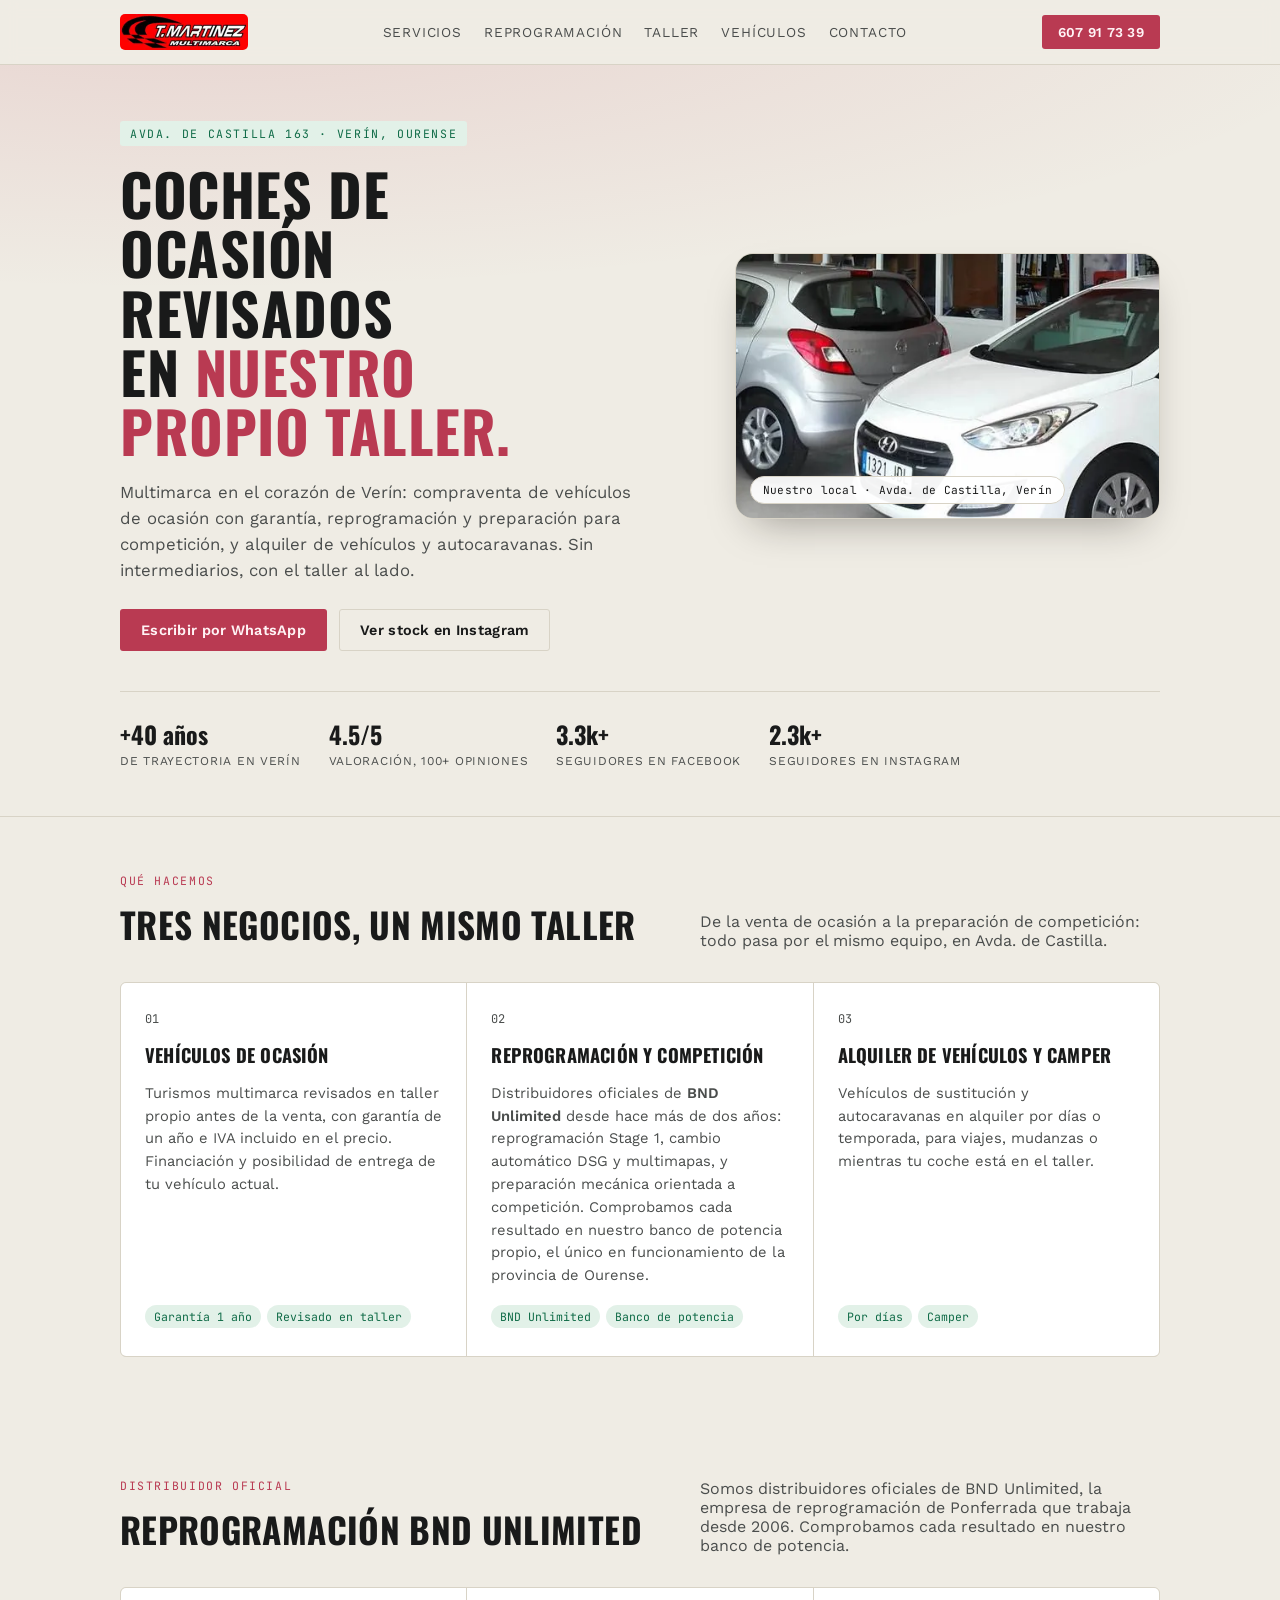
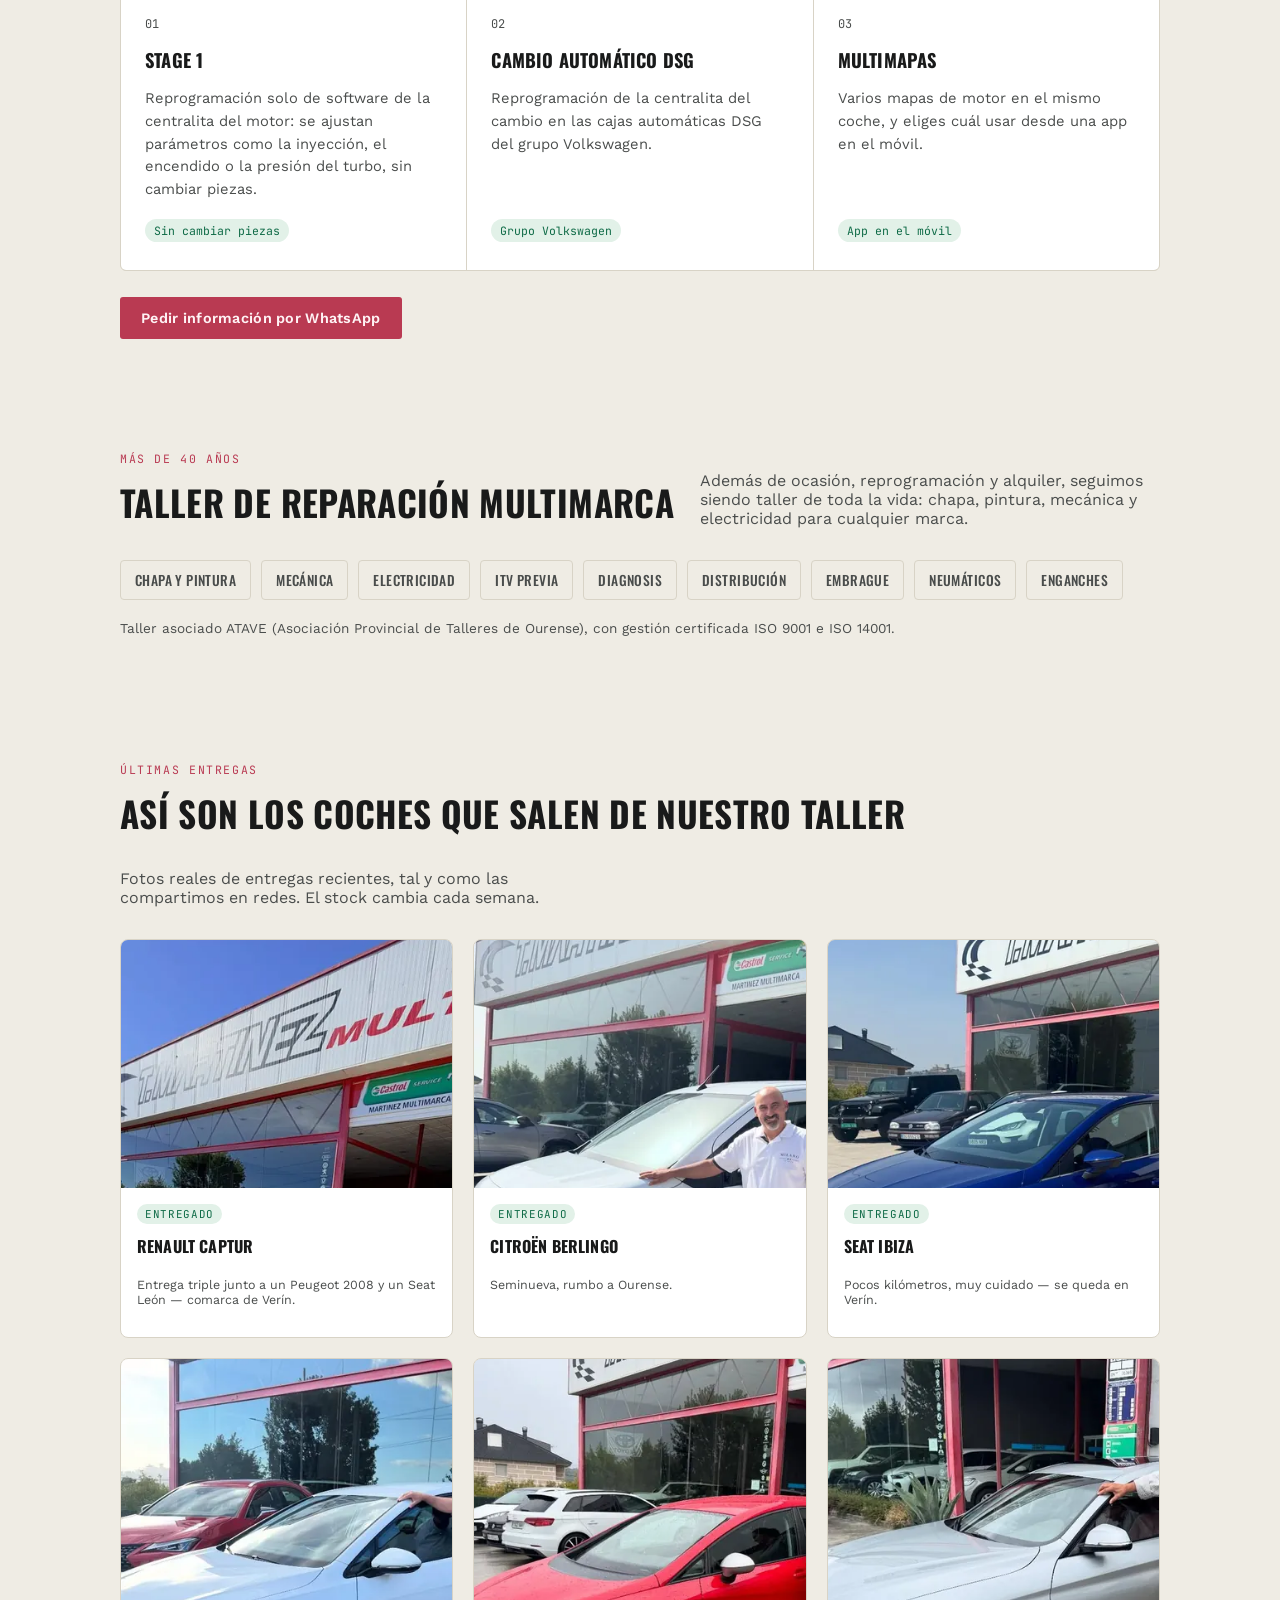
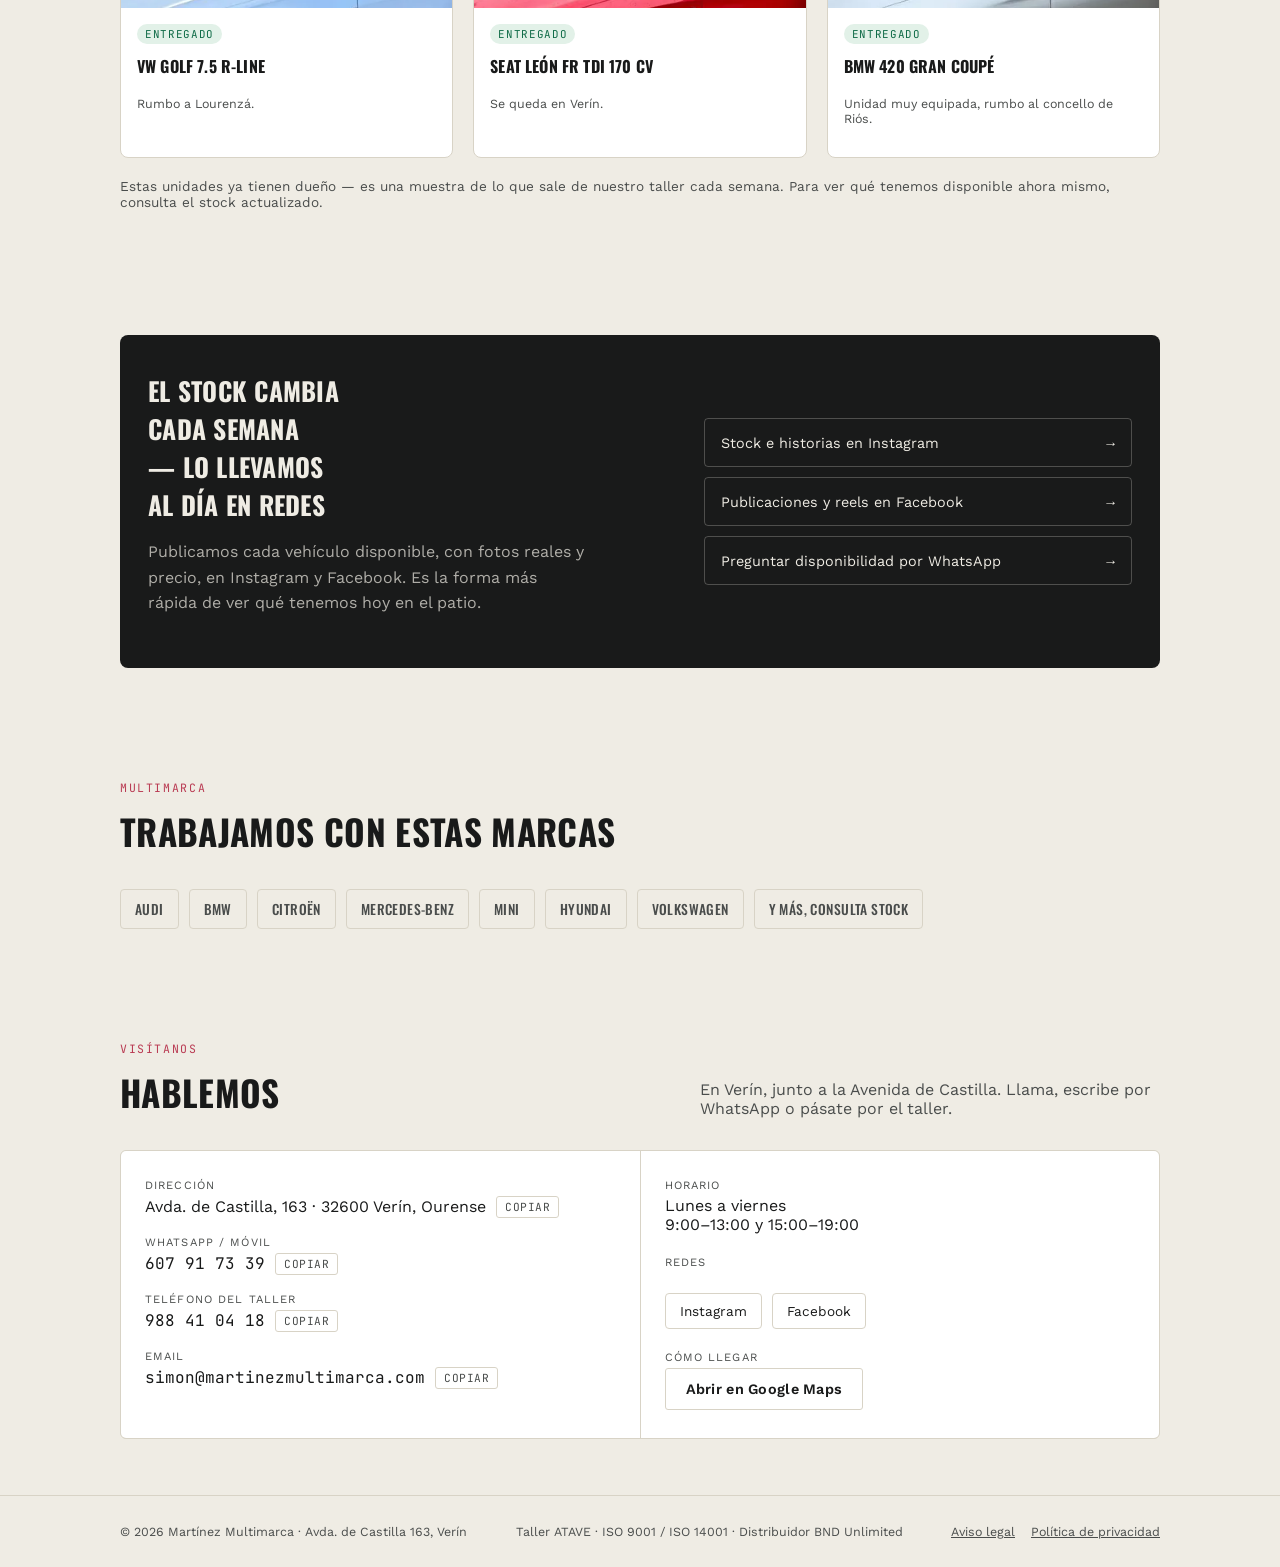
==== commit eed9cab6: "Añadir sección de reprogramación BND Unlimited Distribuidor oficial: Stage 1, cambio automático DSG " ====
--- a/index.html
+++ b/index.html
@@ -1,8 +1,11 @@
-<!doctype html>
+<!DOCTYPE html>
 <html lang="es">
 <head>
 <meta charset="UTF-8">
 <meta name="viewport" content="width=device-width, initial-scale=1, viewport-fit=cover">
+<meta name="robots" content="noindex">
+<meta http-equiv="Content-Security-Policy" content="default-src 'none'; script-src 'self'; style-src 'self'; img-src 'self'; font-src 'self'; manifest-src 'self'; connect-src 'self'; base-uri 'self'; form-action 'none'">
+<meta name="referrer" content="strict-origin-when-cross-origin">
 <title>Martínez Multimarca — Ocasión, reprogramación y alquiler en Verín</title>
 <meta name="description" content="Taller multimarca en Verín desde hace más de 40 años: coches de ocasión con garantía, reprogramación BND Unlimited con banco de potencia propio, chapa y pintura, mecánica, y alquiler de vehículos y camper. Avda. de Castilla 163, Verín, Ourense.">
 <link rel="canonical" href="https://juanito2003.github.io/multimarcamartinez/">
@@ -76,12 +79,13 @@
     <div class="brand"><picture><source srcset="images/logo.webp" type="image/webp"><img class="brand-logo" src="images/logo.png" width="256" height="72" alt="T. Martínez Multimarca"></picture></div>
     <nav class="links" id="site-nav" aria-label="Principal">
       <a href="#servicios">Servicios</a>
+      <a href="#bnd">Reprogramación</a>
       <a href="#taller">Taller</a>
       <a href="#vehiculos">Vehículos</a>
       <a href="#contacto">Contacto</a>
     </nav>
     <div class="nav-actions">
-      <a class="call-btn" href="tel:+34607917339">607 91 73 39</a>
+      <a class="call-btn" href="tel:+34607917339">607&nbsp;91&nbsp;73&nbsp;39</a>
       <button class="nav-toggle" type="button" aria-expanded="false" aria-controls="site-nav" aria-label="Menú"><span class="nav-toggle-bars"></span></button>
     </div>
   </div>
@@ -136,7 +140,7 @@
         <article class="service" id="reprogramacion">
           <span class="num mono">02</span>
           <h3>Reprogramación y competición</h3>
-          <p>Distribuidores oficiales de <strong>BND Unlimited</strong> desde hace más de dos años: reprogramación ECU/TCU en Stage 1, 2 y 3, y preparación mecánica orientada a competición. Comprobamos cada resultado en nuestro banco de potencia propio, el único en funcionamiento de la provincia de Ourense.</p>
+          <p>Distribuidores oficiales de <strong>BND Unlimited</strong> desde hace más de dos años: reprogramación Stage 1, cambio automático DSG y multimapas, y preparación mecánica orientada a competición. Comprobamos cada resultado en nuestro banco de potencia propio, el único en funcionamiento de la provincia de Ourense.</p>
           <div class="chip-row">
             <span class="chip">BND Unlimited</span>
             <span class="chip">Banco de potencia</span>
@@ -151,6 +155,47 @@
             <span class="chip">Camper</span>
           </div>
         </article>
+      </div>
+    </div>
+  </section>
+
+  <section id="bnd">
+    <div class="wrap">
+      <div class="section-head">
+        <div>
+          <span class="tag">Distribuidor oficial</span>
+          <h2>Reprogramación BND Unlimited</h2>
+        </div>
+        <p>Somos distribuidores oficiales de BND Unlimited, la empresa de reprogramación de Ponferrada que trabaja desde 2006. Comprobamos cada resultado en nuestro banco de potencia.</p>
+      </div>
+      <div class="services">
+        <article class="service">
+          <span class="num mono">01</span>
+          <h3>Stage 1</h3>
+          <p>Reprogramación solo de software de la centralita del motor: se ajustan parámetros como la inyección, el encendido o la presión del turbo, sin cambiar piezas.</p>
+          <div class="chip-row">
+            <span class="chip">Sin cambiar piezas</span>
+          </div>
+        </article>
+        <article class="service">
+          <span class="num mono">02</span>
+          <h3>Cambio automático DSG</h3>
+          <p>Reprogramación de la centralita del cambio en las cajas automáticas DSG del grupo Volkswagen.</p>
+          <div class="chip-row">
+            <span class="chip">Grupo Volkswagen</span>
+          </div>
+        </article>
+        <article class="service">
+          <span class="num mono">03</span>
+          <h3>Multimapas</h3>
+          <p>Varios mapas de motor en el mismo coche, y eliges cuál usar desde una app en el móvil.</p>
+          <div class="chip-row">
+            <span class="chip">App en el móvil</span>
+          </div>
+        </article>
+      </div>
+      <div class="hero-ctas">
+        <a class="btn primary" href="https://wa.me/34607917339?text=Hola,%20quer%C3%ADa%20informaci%C3%B3n%20sobre%20la%20reprogramaci%C3%B3n%20BND%20Unlimited" target="_blank" rel="noopener">Pedir información por WhatsApp <span class="sr-only">(se abre en una pestaña nueva)</span></a>
       </div>
     </div>
   </section>
@@ -298,13 +343,13 @@
           </div>
           <div class="field">
             <span class="label">WhatsApp / Móvil</span>
-            <span class="value mono"><a href="tel:+34607917339">607 91 73 39</a>
+            <span class="value mono"><a href="tel:+34607917339">607&nbsp;91&nbsp;73&nbsp;39</a>
               <button class="copy-btn" type="button" data-copy="607917339" aria-label="Copiar teléfono móvil y WhatsApp" data-done="Teléfono móvil copiado">Copiar</button>
             </span>
           </div>
           <div class="field">
             <span class="label">Teléfono del taller</span>
-            <span class="value mono"><a href="tel:+34988410418">988 41 04 18</a>
+            <span class="value mono"><a href="tel:+34988410418">988&nbsp;41&nbsp;04&nbsp;18</a>
               <button class="copy-btn" type="button" data-copy="988410418" aria-label="Copiar teléfono del taller" data-done="Teléfono del taller copiado">Copiar</button>
             </span>
           </div>
@@ -342,7 +387,7 @@
 
 <footer>
   <div class="wrap foot-row">
-    <span>© <span id="year"></span> Martínez Multimarca · Avda. de Castilla 163, Verín</span>
+    <span>© <span id="year">2026</span> Martínez Multimarca · Avda. de Castilla 163, Verín</span>
     <span>Taller ATAVE · ISO 9001 / ISO 14001 · Distribuidor BND Unlimited</span>
     <nav class="foot-links" aria-label="Información legal">
       <a href="aviso-legal.html">Aviso legal</a>
--- a/styles.css
+++ b/styles.css
@@ -659,3 +659,7 @@
   .copy-btn,.social-row a,.foot-links a,.field .value a{display:inline-flex;align-items:center;}
   nav.links a{display:flex;align-items:center;min-height:44px;}
 }
+/* sin JS no hay portapapeles: los datos siguen siendo enlaces y texto seleccionable */
+@media (scripting:none){
+  .copy-btn{display:none;}
+}
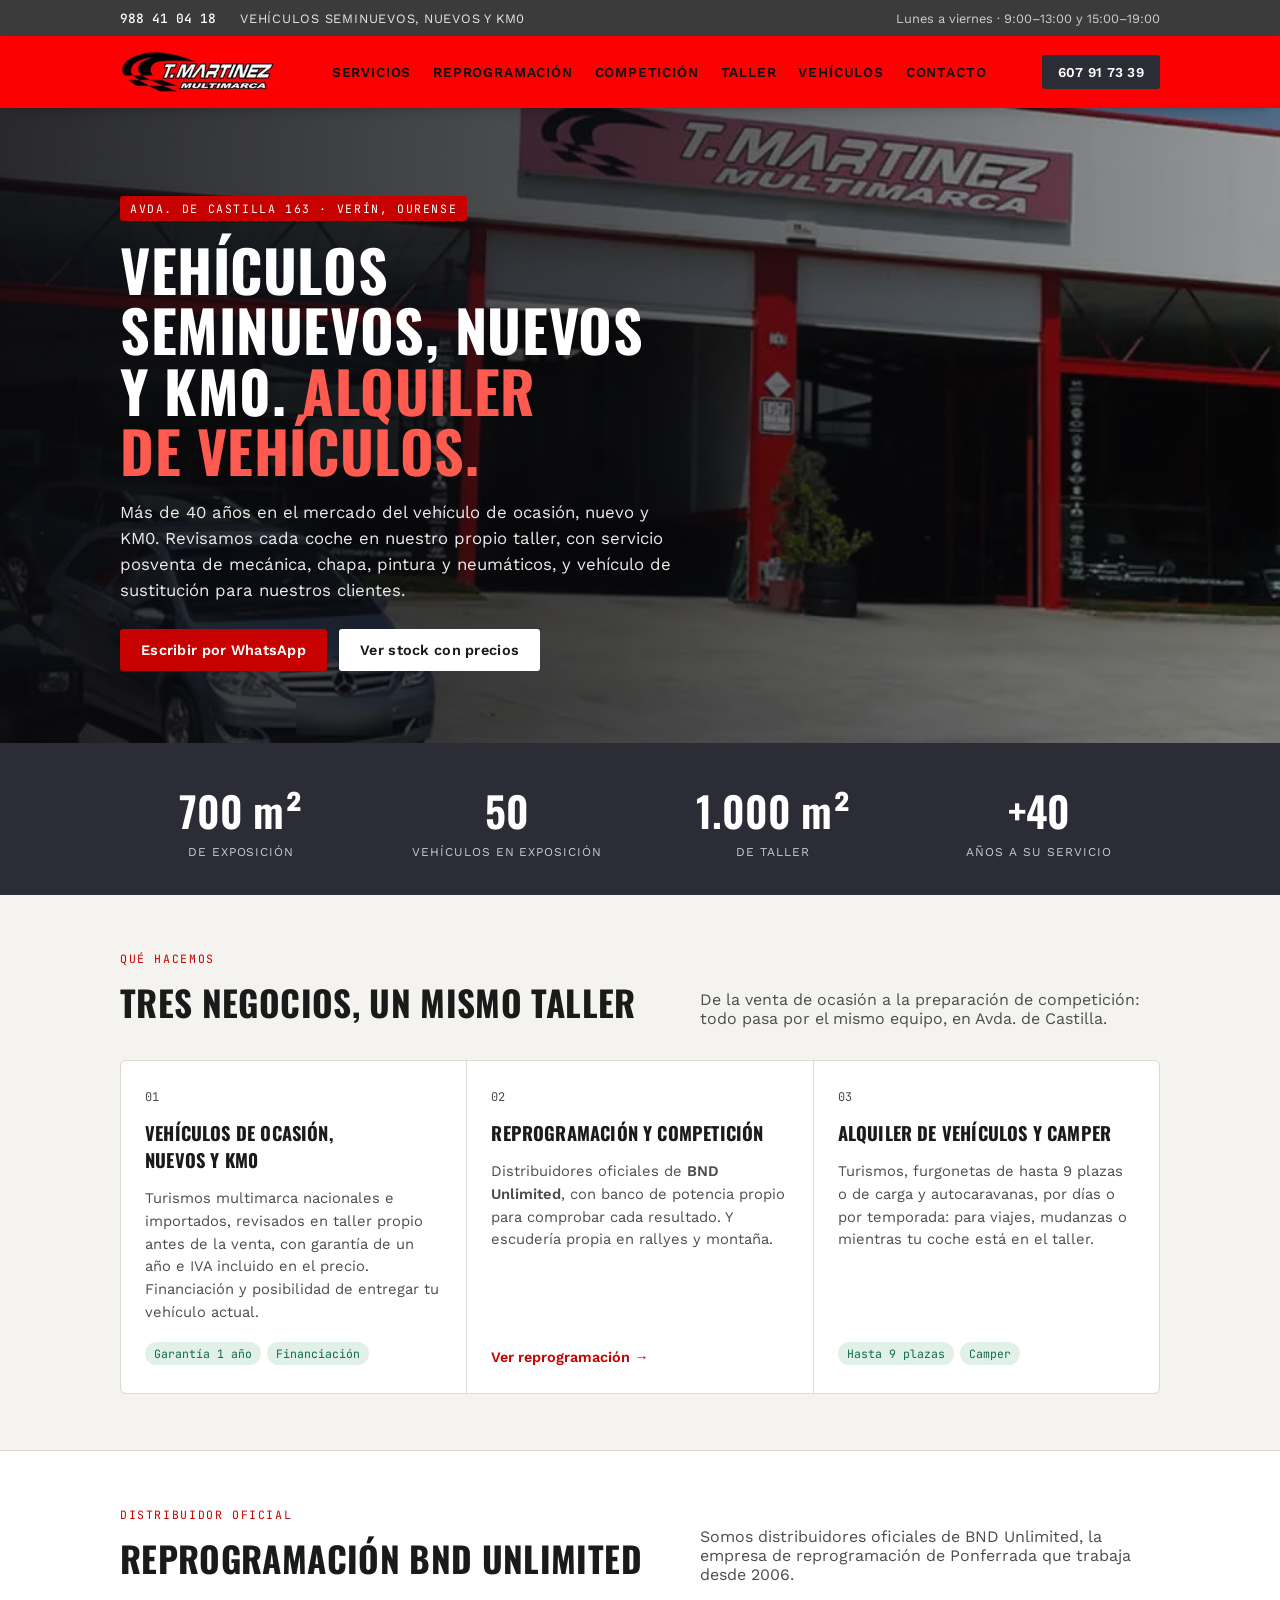
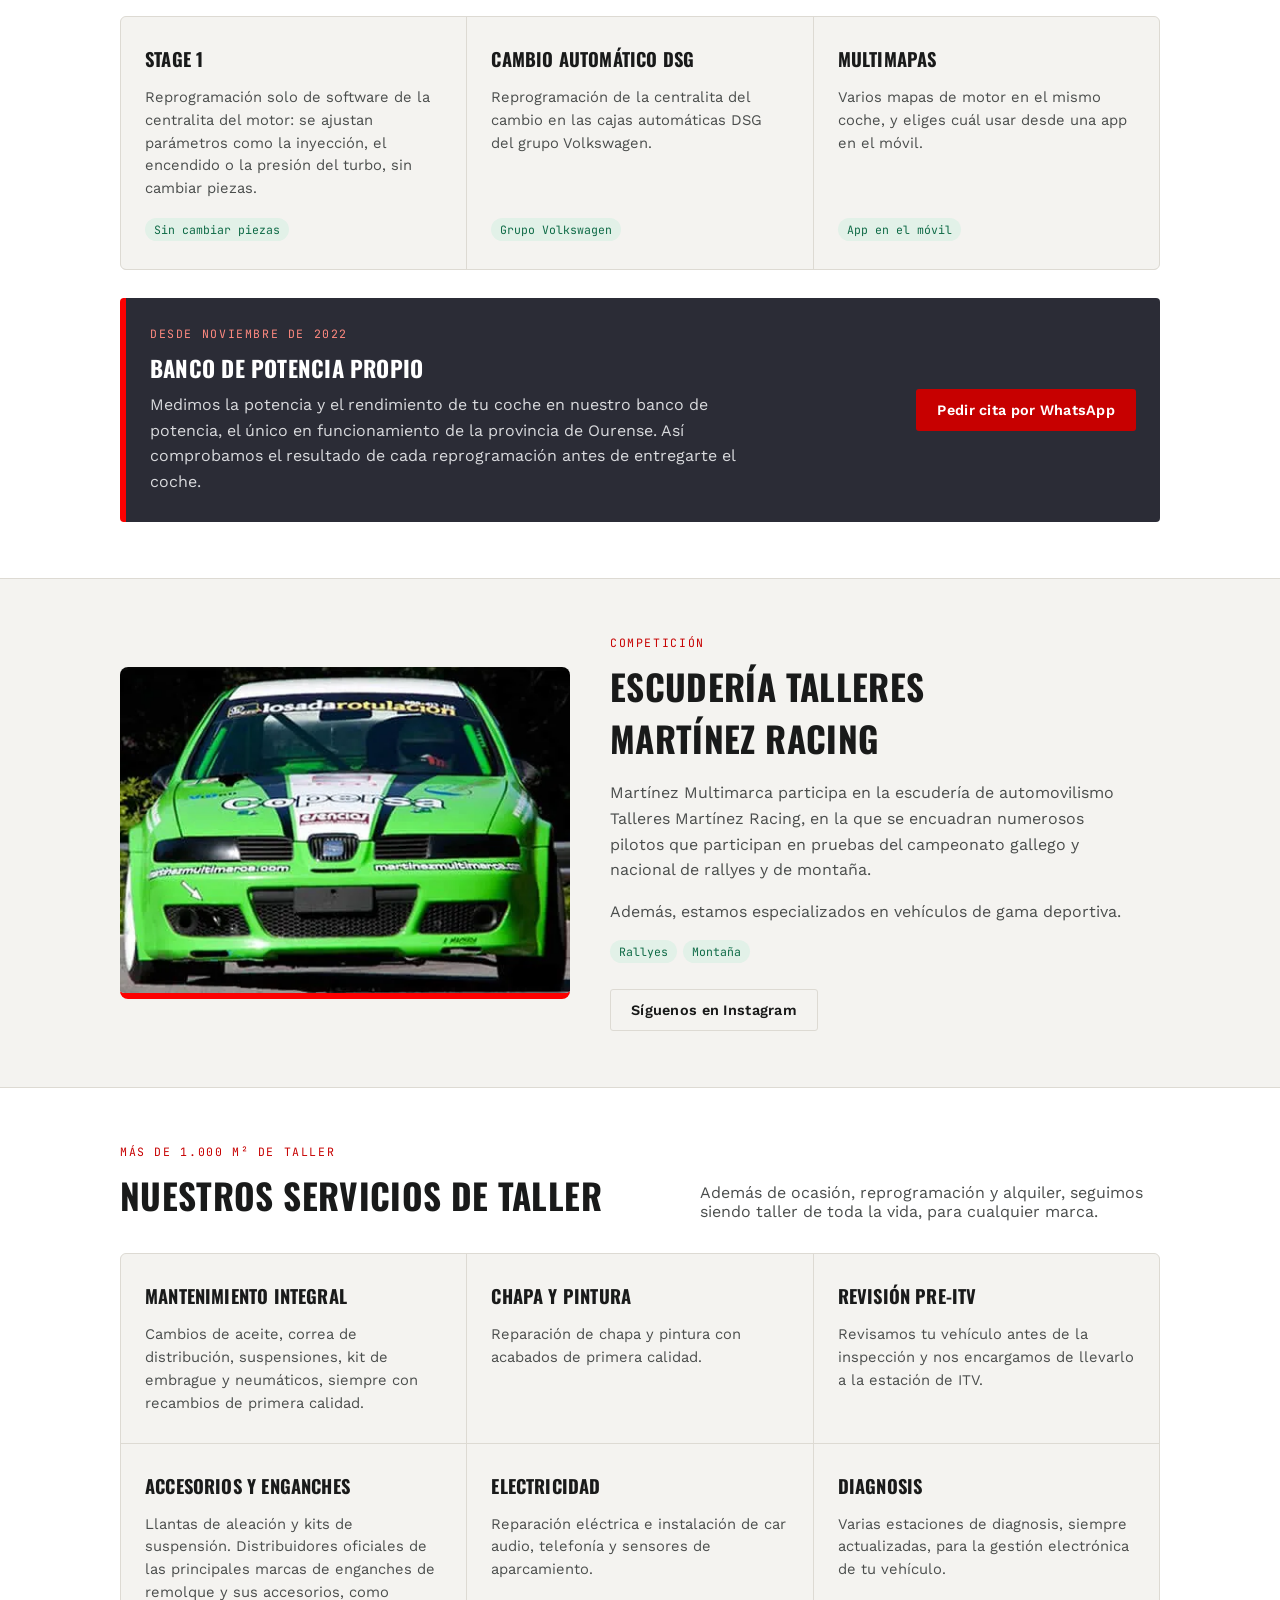
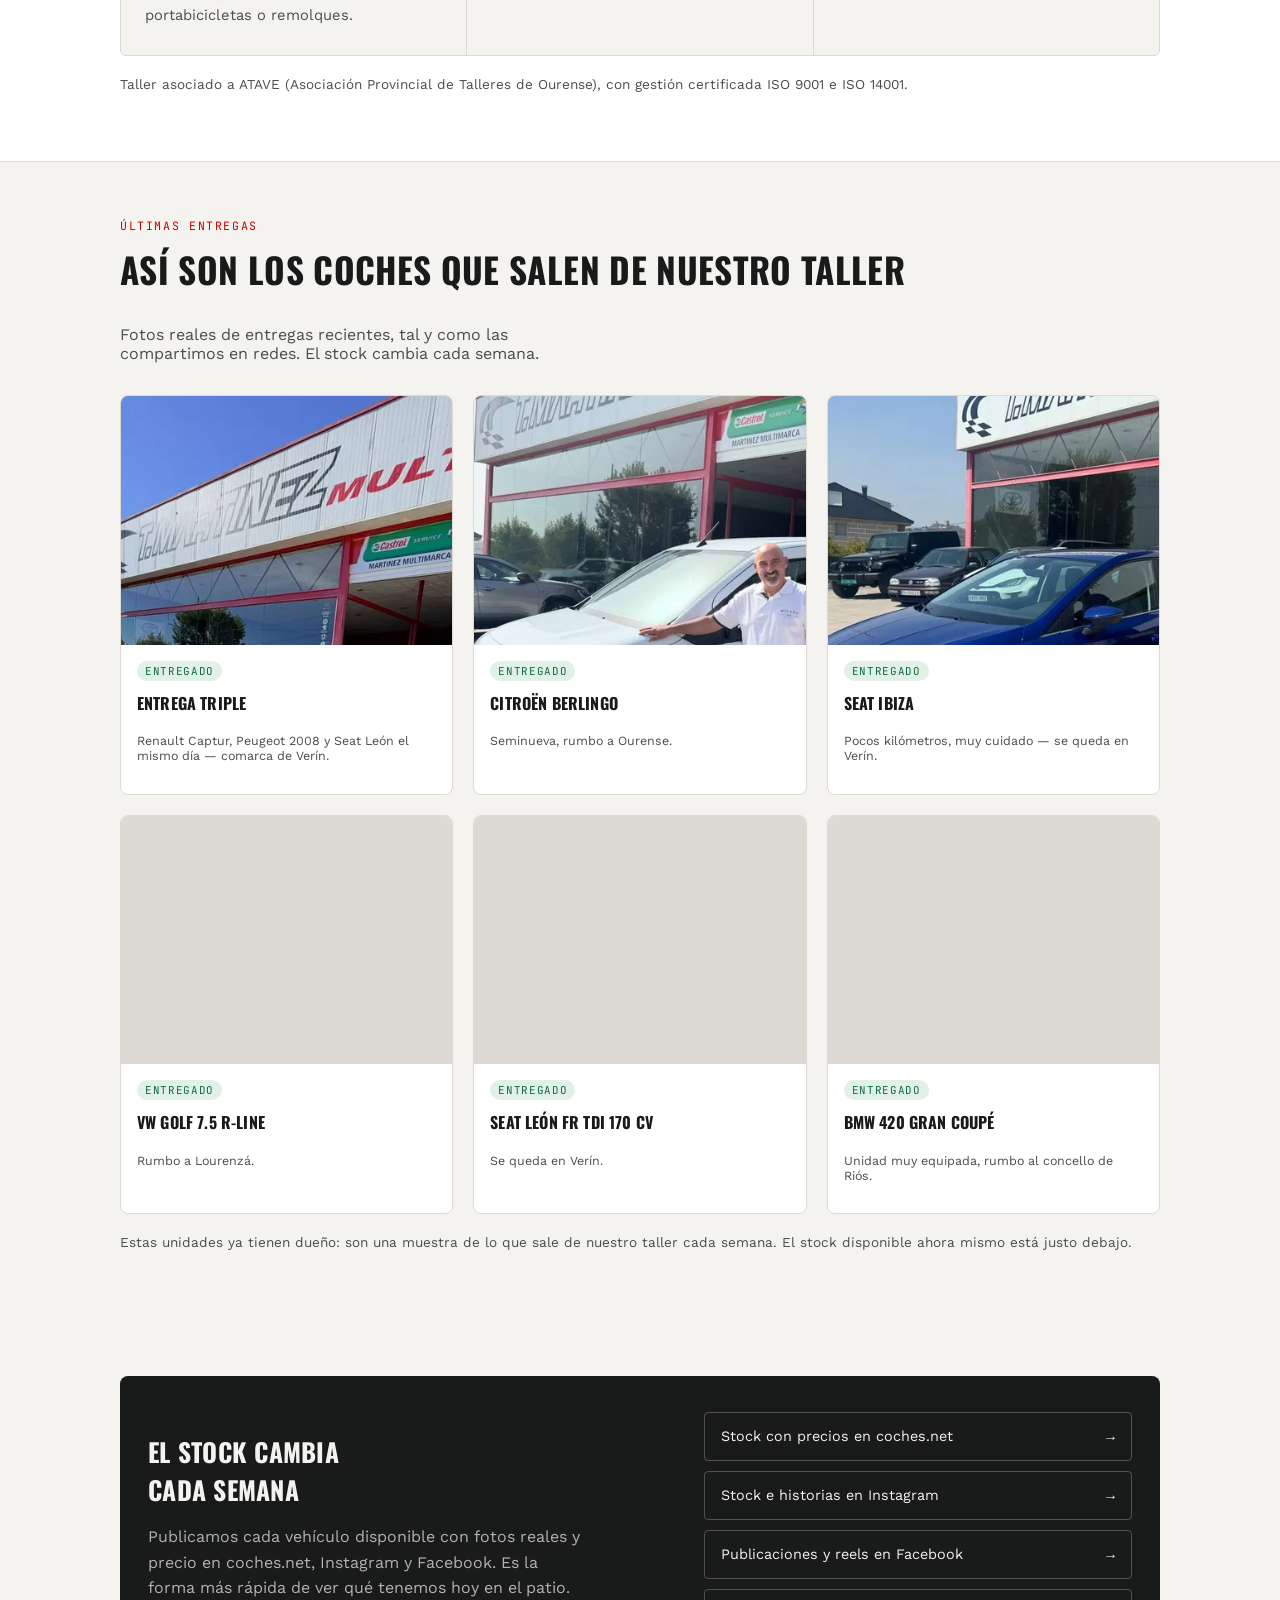
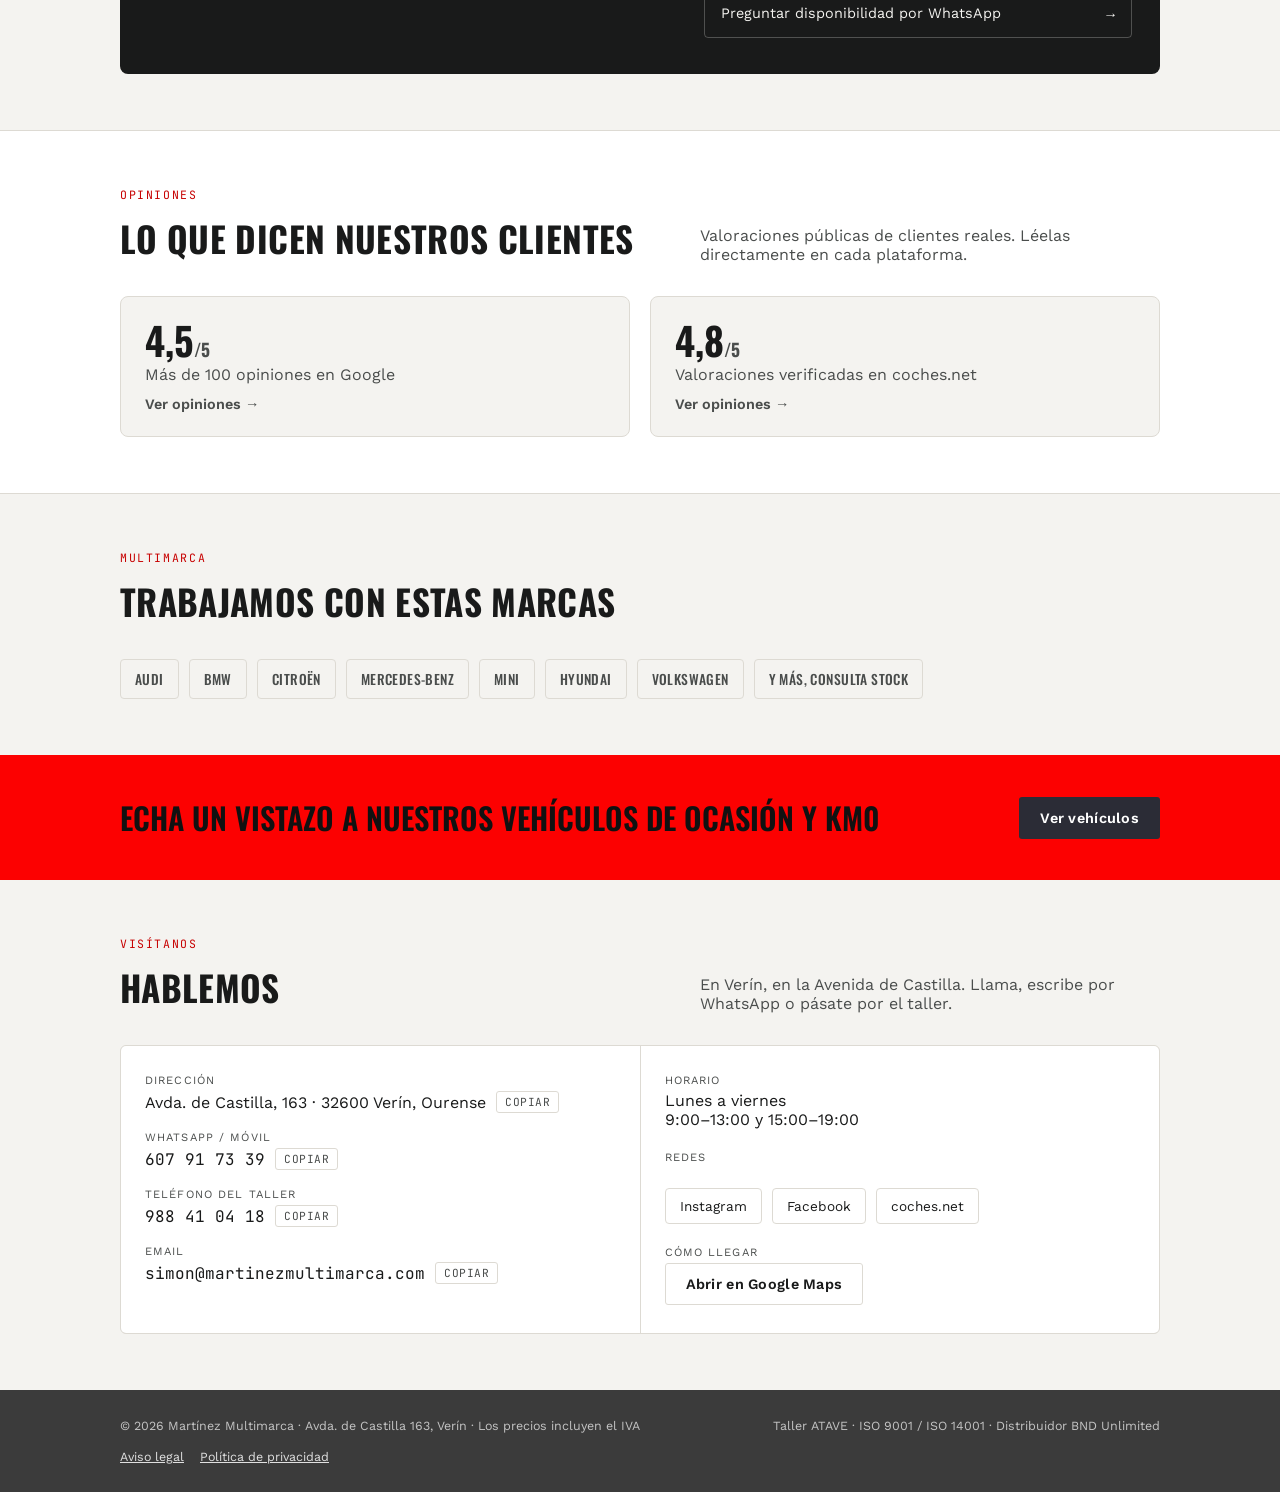
==== commit 3230c29c: "Recuperar el aspecto de la web antigua y añadir competición, banco de potencia y opiniones Diseño ba" ====
--- a/index.html
+++ b/index.html
@@ -7,7 +7,7 @@
 <meta http-equiv="Content-Security-Policy" content="default-src 'none'; script-src 'self'; style-src 'self'; img-src 'self'; font-src 'self'; manifest-src 'self'; connect-src 'self'; base-uri 'self'; form-action 'none'">
 <meta name="referrer" content="strict-origin-when-cross-origin">
 <title>Martínez Multimarca — Ocasión, reprogramación y alquiler en Verín</title>
-<meta name="description" content="Taller multimarca en Verín desde hace más de 40 años: coches de ocasión con garantía, reprogramación BND Unlimited con banco de potencia propio, chapa y pintura, mecánica, y alquiler de vehículos y camper. Avda. de Castilla 163, Verín, Ourense.">
+<meta name="description" content="Más de 40 años en Verín: vehículos seminuevos, nuevos y KM0 con garantía, reprogramación BND Unlimited con banco de potencia propio, chapa y pintura, mecánica, y alquiler de vehículos y camper. Avda. de Castilla 163, Verín, Ourense.">
 <link rel="canonical" href="https://juanito2003.github.io/multimarcamartinez/">
 <meta property="og:type" content="website">
 <meta property="og:locale" content="es_ES">
@@ -18,12 +18,12 @@
 <meta property="og:image" content="https://juanito2003.github.io/multimarcamartinez/images/og-image.jpg">
 <meta property="og:image:width" content="1200">
 <meta property="og:image:height" content="630">
-<meta property="og:image:alt" content="Logo de T. Martínez Multimarca sobre la exposición de coches de ocasión del local en Verín">
+<meta property="og:image:alt" content="Logo de T. Martínez Multimarca sobre la fachada del local en la Avenida de Castilla de Verín">
 <meta name="twitter:card" content="summary_large_image">
 <meta name="twitter:title" content="Martínez Multimarca — Ocasión, reprogramación y alquiler en Verín">
 <meta name="twitter:description" content="Coches de ocasión revisados en taller propio, reprogramación con banco de potencia, y alquiler de vehículos y camper en Verín (Ourense).">
 <meta name="twitter:image" content="https://juanito2003.github.io/multimarcamartinez/images/og-image.jpg">
-<meta name="twitter:image:alt" content="Logo de T. Martínez Multimarca sobre la exposición de coches de ocasión del local en Verín">
+<meta name="twitter:image:alt" content="Logo de T. Martínez Multimarca sobre la fachada del local en la Avenida de Castilla de Verín">
 <meta name="theme-color" content="#b93a52">
 <link rel="icon" href="favicon.ico" sizes="32x32">
 <link rel="icon" href="favicon.svg" type="image/svg+xml">
@@ -61,18 +61,27 @@
   ],
   "sameAs": [
     "https://www.instagram.com/martinez_multimarca/",
-    "https://www.facebook.com/tmartinezmultimarca/"
+    "https://www.facebook.com/tmartinezmultimarca/",
+    "https://www.coches.net/concesionario/talleresmartinezmultimarca/"
   ]
 }
 </script>
 <link rel="preload" href="fonts/oswald-latin.woff2" as="font" type="font/woff2" crossorigin>
 <link rel="preload" href="fonts/work-sans-latin.woff2" as="font" type="font/woff2" crossorigin>
-<link rel="preload" href="images/showroom.webp" as="image" type="image/webp" fetchpriority="high">
+<link rel="preload" as="image" type="image/webp" imagesrcset="images/fachada-800.webp 800w, images/fachada-1200.webp 1200w, images/fachada-1920.webp 1920w" imagesizes="100vw" fetchpriority="high">
 <script src="main.js" defer></script>
 <link rel="stylesheet" href="styles.css">
 </head>
 <body>
 <a class="skip-link" href="#main">Saltar al contenido</a>
+
+<div class="topbar">
+  <div class="wrap topbar-row">
+    <a class="topbar-phone mono" href="tel:+34988410418">988&nbsp;41&nbsp;04&nbsp;18</a>
+    <span class="topbar-tag">Vehículos seminuevos, nuevos y KM0</span>
+    <span class="topbar-hours">Lunes a viernes · 9:00–13:00 y 15:00–19:00</span>
+  </div>
+</div>
 
 <header class="site">
   <div class="wrap nav-row">
@@ -80,6 +89,7 @@
     <nav class="links" id="site-nav" aria-label="Principal">
       <a href="#servicios">Servicios</a>
       <a href="#bnd">Reprogramación</a>
+      <a href="#competicion">Competición</a>
       <a href="#taller">Taller</a>
       <a href="#vehiculos">Vehículos</a>
       <a href="#contacto">Contacto</a>
@@ -93,28 +103,27 @@
 
 <main id="main" tabindex="-1">
   <section class="hero">
-    <div class="wrap hero-grid">
-      <div>
-        <span class="eyebrow">Avda. de Castilla 163 · Verín, Ourense</span>
-        <h1>Coches de ocasión revisados en <span class="accent-word">nuestro propio taller.</span></h1>
-        <p class="lede">Multimarca en el corazón de Verín: compraventa de vehículos de ocasión con garantía, reprogramación y preparación para competición, y alquiler de vehículos y autocaravanas. Sin intermediarios, con el taller al lado.</p>
-        <div class="hero-ctas">
-          <a class="btn primary" href="https://wa.me/34607917339?text=Hola,%20os%20escribo%20desde%20la%20web" target="_blank" rel="noopener">Escribir por WhatsApp <span class="sr-only">(se abre en una pestaña nueva)</span></a>
-          <a class="btn ghost" href="https://www.instagram.com/martinez_multimarca/" target="_blank" rel="noopener">Ver stock en Instagram <span class="sr-only">(se abre en una pestaña nueva)</span></a>
-        </div>
-      </div>
-      <div class="showroom-photo">
-        <picture><source srcset="images/showroom.webp" type="image/webp"><img src="images/showroom.jpg" width="1200" height="313" fetchpriority="high" alt="Exposición interior de Martínez Multimarca en Verín con un Hyundai i30 blanco, un Opel Corsa gris y un todoterreno negro a la venta"></picture>
-        <span class="showroom-tag">Nuestro local · Avda. de Castilla, Verín</span>
-      </div>
-    </div>
-    <div class="wrap">
-      <div class="hero-strip">
-        <div class="stat"><b class="mono">+40 años</b><span>De trayectoria en Verín</span></div>
-        <div class="stat"><b class="mono">4.5/5</b><span>Valoración, 100+ opiniones</span></div>
-        <div class="stat"><b class="mono">3.3k+</b><span>Seguidores en Facebook</span></div>
-        <div class="stat"><b class="mono">2.3k+</b><span>Seguidores en Instagram</span></div>
-      </div>
+    <picture class="hero-bg">
+      <source type="image/webp" srcset="images/fachada-800.webp 800w, images/fachada-1200.webp 1200w, images/fachada-1920.webp 1920w" sizes="100vw">
+      <img src="images/fachada.jpg" width="1920" height="500" fetchpriority="high" alt="Fachada del local de T. Martínez Multimarca en la Avenida de Castilla de Verín, con la cristalera de marco rojo y coches de ocasión aparcados delante">
+    </picture>
+    <div class="wrap hero-inner">
+      <span class="eyebrow">Avda. de Castilla 163 · Verín, Ourense</span>
+      <h1>Vehículos seminuevos, nuevos y KM0. <span class="accent-word">Alquiler de vehículos.</span></h1>
+      <p class="lede">Más de 40 años en el mercado del vehículo de ocasión, nuevo y KM0. Revisamos cada coche en nuestro propio taller, con servicio posventa de mecánica, chapa, pintura y neumáticos, y vehículo de sustitución para nuestros clientes.</p>
+      <div class="hero-ctas">
+        <a class="btn primary" href="https://wa.me/34607917339?text=Hola,%20os%20escribo%20desde%20la%20web" target="_blank" rel="noopener">Escribir por WhatsApp <span class="sr-only">(se abre en una pestaña nueva)</span></a>
+        <a class="btn light" href="https://www.coches.net/concesionario/talleresmartinezmultimarca/" target="_blank" rel="noopener">Ver stock con precios <span class="sr-only">(en coches.net, se abre en una pestaña nueva)</span></a>
+      </div>
+    </div>
+  </section>
+
+  <section class="stats-band" aria-label="El negocio en cifras">
+    <div class="wrap stats-grid">
+      <div class="stat"><b>700&nbsp;m²</b><span>De exposición</span></div>
+      <div class="stat"><b>50</b><span>Vehículos en exposición</span></div>
+      <div class="stat"><b>1.000&nbsp;m²</b><span>De taller</span></div>
+      <div class="stat"><b>+40</b><span>Años a su servicio</span></div>
     </div>
   </section>
 
@@ -130,28 +139,25 @@
       <div class="services">
         <article class="service" id="ocasion">
           <span class="num mono">01</span>
-          <h3>Vehículos de ocasión</h3>
-          <p>Turismos multimarca revisados en taller propio antes de la venta, con garantía de un año e IVA incluido en el precio. Financiación y posibilidad de entrega de tu vehículo actual.</p>
+          <h3>Vehículos de ocasión, nuevos y KM0</h3>
+          <p>Turismos multimarca nacionales e importados, revisados en taller propio antes de la venta, con garantía de un año e IVA incluido en el precio. Financiación y posibilidad de entregar tu vehículo actual.</p>
           <div class="chip-row">
             <span class="chip">Garantía 1 año</span>
-            <span class="chip">Revisado en taller</span>
+            <span class="chip">Financiación</span>
           </div>
         </article>
         <article class="service" id="reprogramacion">
           <span class="num mono">02</span>
           <h3>Reprogramación y competición</h3>
-          <p>Distribuidores oficiales de <strong>BND Unlimited</strong> desde hace más de dos años: reprogramación Stage 1, cambio automático DSG y multimapas, y preparación mecánica orientada a competición. Comprobamos cada resultado en nuestro banco de potencia propio, el único en funcionamiento de la provincia de Ourense.</p>
-          <div class="chip-row">
-            <span class="chip">BND Unlimited</span>
-            <span class="chip">Banco de potencia</span>
-          </div>
+          <p>Distribuidores oficiales de <strong>BND Unlimited</strong>, con banco de potencia propio para comprobar cada resultado. Y escudería propia en rallyes y montaña.</p>
+          <a class="more-link" href="#bnd">Ver reprogramación <span aria-hidden="true">→</span></a>
         </article>
         <article class="service" id="alquiler">
           <span class="num mono">03</span>
           <h3>Alquiler de vehículos y camper</h3>
-          <p>Vehículos de sustitución y autocaravanas en alquiler por días o temporada, para viajes, mudanzas o mientras tu coche está en el taller.</p>
+          <p>Turismos, furgonetas de hasta 9 plazas o de carga y autocaravanas, por días o por temporada: para viajes, mudanzas o mientras tu coche está en el taller.</p>
           <div class="chip-row">
-            <span class="chip">Por días</span>
+            <span class="chip">Hasta 9 plazas</span>
             <span class="chip">Camper</span>
           </div>
         </article>
@@ -159,18 +165,17 @@
     </div>
   </section>
 
-  <section id="bnd">
+  <section id="bnd" class="section-alt">
     <div class="wrap">
       <div class="section-head">
         <div>
           <span class="tag">Distribuidor oficial</span>
           <h2>Reprogramación BND Unlimited</h2>
         </div>
-        <p>Somos distribuidores oficiales de BND Unlimited, la empresa de reprogramación de Ponferrada que trabaja desde 2006. Comprobamos cada resultado en nuestro banco de potencia.</p>
+        <p>Somos distribuidores oficiales de BND Unlimited, la empresa de reprogramación de Ponferrada que trabaja desde 2006.</p>
       </div>
       <div class="services">
         <article class="service">
-          <span class="num mono">01</span>
           <h3>Stage 1</h3>
           <p>Reprogramación solo de software de la centralita del motor: se ajustan parámetros como la inyección, el encendido o la presión del turbo, sin cambiar piezas.</p>
           <div class="chip-row">
@@ -178,7 +183,6 @@
           </div>
         </article>
         <article class="service">
-          <span class="num mono">02</span>
           <h3>Cambio automático DSG</h3>
           <p>Reprogramación de la centralita del cambio en las cajas automáticas DSG del grupo Volkswagen.</p>
           <div class="chip-row">
@@ -186,7 +190,6 @@
           </div>
         </article>
         <article class="service">
-          <span class="num mono">03</span>
           <h3>Multimapas</h3>
           <p>Varios mapas de motor en el mismo coche, y eliges cuál usar desde una app en el móvil.</p>
           <div class="chip-row">
@@ -194,33 +197,76 @@
           </div>
         </article>
       </div>
-      <div class="hero-ctas">
-        <a class="btn primary" href="https://wa.me/34607917339?text=Hola,%20quer%C3%ADa%20informaci%C3%B3n%20sobre%20la%20reprogramaci%C3%B3n%20BND%20Unlimited" target="_blank" rel="noopener">Pedir información por WhatsApp <span class="sr-only">(se abre en una pestaña nueva)</span></a>
-      </div>
-    </div>
-  </section>
-
-  <section id="taller">
-    <div class="wrap">
-      <div class="section-head">
-        <div>
-          <span class="tag">Más de 40 años</span>
-          <h2>Taller de reparación multimarca</h2>
-        </div>
-        <p>Además de ocasión, reprogramación y alquiler, seguimos siendo taller de toda la vida: chapa, pintura, mecánica y electricidad para cualquier marca.</p>
-      </div>
-      <div class="brands">
-        <span class="brand-pill">Chapa y pintura</span>
-        <span class="brand-pill">Mecánica</span>
-        <span class="brand-pill">Electricidad</span>
-        <span class="brand-pill">ITV previa</span>
-        <span class="brand-pill">Diagnosis</span>
-        <span class="brand-pill">Distribución</span>
-        <span class="brand-pill">Embrague</span>
-        <span class="brand-pill">Neumáticos</span>
-        <span class="brand-pill">Enganches</span>
-      </div>
-      <p class="gallery-note">Taller asociado ATAVE (Asociación Provincial de Talleres de Ourense), con gestión certificada ISO 9001 e ISO 14001.</p>
+
+      <div class="dyno">
+        <div>
+          <span class="tag">Desde noviembre de 2022</span>
+          <h3>Banco de potencia propio</h3>
+          <p>Medimos la potencia y el rendimiento de tu coche en nuestro banco de potencia, el único en funcionamiento de la provincia de Ourense. Así comprobamos el resultado de cada reprogramación antes de entregarte el coche.</p>
+        </div>
+        <a class="btn primary" href="https://wa.me/34607917339?text=Hola,%20quer%C3%ADa%20informaci%C3%B3n%20sobre%20la%20reprogramaci%C3%B3n%20y%20el%20banco%20de%20potencia" target="_blank" rel="noopener">Pedir cita por WhatsApp <span class="sr-only">(se abre en una pestaña nueva)</span></a>
+      </div>
+    </div>
+  </section>
+
+  <section id="competicion">
+    <div class="wrap race">
+      <picture class="race-photo">
+        <source srcset="images/rally.webp" type="image/webp">
+        <img src="images/rally.jpg" width="478" height="346" loading="lazy" decoding="async" alt="Seat León de rally verde con la web martinezmultimarca.com rotulada en el parachoques">
+      </picture>
+      <div>
+        <span class="tag">Competición</span>
+        <h2>Escudería Talleres Martínez Racing</h2>
+        <p>Martínez Multimarca participa en la escudería de automovilismo Talleres Martínez Racing, en la que se encuadran numerosos pilotos que participan en pruebas del campeonato gallego y nacional de rallyes y de montaña.</p>
+        <p>Además, estamos especializados en vehículos de gama deportiva.</p>
+        <div class="chip-row">
+          <span class="chip">Rallyes</span>
+          <span class="chip">Montaña</span>
+        </div>
+        <div class="hero-ctas">
+          <a class="btn ghost" href="https://www.instagram.com/martinez_multimarca/" target="_blank" rel="noopener">Síguenos en Instagram <span class="sr-only">(se abre en una pestaña nueva)</span></a>
+        </div>
+      </div>
+    </div>
+  </section>
+
+  <section id="taller" class="section-alt">
+    <div class="wrap">
+      <div class="section-head">
+        <div>
+          <span class="tag">Más de 1.000 m² de taller</span>
+          <h2>Nuestros servicios de taller</h2>
+        </div>
+        <p>Además de ocasión, reprogramación y alquiler, seguimos siendo taller de toda la vida, para cualquier marca.</p>
+      </div>
+      <div class="services services-6">
+        <article class="service">
+          <h3>Mantenimiento integral</h3>
+          <p>Cambios de aceite, correa de distribución, suspensiones, kit de embrague y neumáticos, siempre con recambios de primera calidad.</p>
+        </article>
+        <article class="service">
+          <h3>Chapa y pintura</h3>
+          <p>Reparación de chapa y pintura con acabados de primera calidad.</p>
+        </article>
+        <article class="service">
+          <h3>Revisión pre-ITV</h3>
+          <p>Revisamos tu vehículo antes de la inspección y nos encargamos de llevarlo a la estación de ITV.</p>
+        </article>
+        <article class="service">
+          <h3>Accesorios y enganches</h3>
+          <p>Llantas de aleación y kits de suspensión. Distribuidores oficiales de las principales marcas de enganches de remolque y sus accesorios, como portabicicletas o remolques.</p>
+        </article>
+        <article class="service">
+          <h3>Electricidad</h3>
+          <p>Reparación eléctrica e instalación de car audio, telefonía y sensores de aparcamiento.</p>
+        </article>
+        <article class="service">
+          <h3>Diagnosis</h3>
+          <p>Varias estaciones de diagnosis, siempre actualizadas, para la gestión electrónica de tu vehículo.</p>
+        </article>
+      </div>
+      <p class="gallery-note">Taller asociado a ATAVE (Asociación Provincial de Talleres de Ourense), con gestión certificada ISO 9001 e ISO 14001.</p>
     </div>
   </section>
 
@@ -238,8 +284,8 @@
           <div class="photo"><picture><source type="image/webp" srcset="images/01-renault-peugeot-seat-400.webp 400w, images/01-renault-peugeot-seat-640.webp 640w" sizes="(min-width:1080px) 334px, (min-width:901px) calc((100vw - 80px) / 3), (min-width:601px) calc((100vw - 60px) / 2), calc(100vw - 40px)"><img src="images/01-renault-peugeot-seat.jpg" width="640" height="640" loading="lazy" decoding="async" alt="Fachada del concesionario T. Martínez Multimarca, con su rótulo y la cristalera, el día de la entrega"></picture></div>
           <div class="info">
             <span class="badge">Entregado</span>
-            <h3>Renault Captur</h3>
-            <p class="dest">Entrega triple junto a un Peugeot 2008 y un Seat León — comarca de Verín.</p>
+            <h3>Entrega triple</h3>
+            <p class="dest">Renault Captur, Peugeot 2008 y Seat León el mismo día — comarca de Verín.</p>
           </div>
         </article>
         <article class="car-card">
@@ -283,7 +329,7 @@
           </div>
         </article>
       </div>
-      <p class="gallery-note">Estas unidades ya tienen dueño — es una muestra de lo que sale de nuestro taller cada semana. Para ver qué tenemos disponible ahora mismo, consulta el stock actualizado.</p>
+      <p class="gallery-note">Estas unidades ya tienen dueño: son una muestra de lo que sale de nuestro taller cada semana. El stock disponible ahora mismo está justo debajo.</p>
     </div>
   </section>
 
@@ -291,14 +337,39 @@
     <div class="wrap">
       <div class="stock">
         <div>
-          <h2>El stock cambia cada semana — lo llevamos al día en redes</h2>
-          <p>Publicamos cada vehículo disponible, con fotos reales y precio, en Instagram y Facebook. Es la forma más rápida de ver qué tenemos hoy en el patio.</p>
+          <h2>El stock cambia cada semana</h2>
+          <p>Publicamos cada vehículo disponible con fotos reales y precio en coches.net, Instagram y Facebook. Es la forma más rápida de ver qué tenemos hoy en el patio.</p>
         </div>
         <div class="stock-actions">
+          <a class="stock-link" href="https://www.coches.net/concesionario/talleresmartinezmultimarca/" target="_blank" rel="noopener"><span>Stock con precios en coches.net <span class="sr-only">(se abre en una pestaña nueva)</span></span><span class="arrow mono" aria-hidden="true">→</span></a>
           <a class="stock-link" href="https://www.instagram.com/martinez_multimarca/" target="_blank" rel="noopener"><span>Stock e historias en Instagram <span class="sr-only">(se abre en una pestaña nueva)</span></span><span class="arrow mono" aria-hidden="true">→</span></a>
           <a class="stock-link" href="https://www.facebook.com/tmartinezmultimarca/" target="_blank" rel="noopener"><span>Publicaciones y reels en Facebook <span class="sr-only">(se abre en una pestaña nueva)</span></span><span class="arrow mono" aria-hidden="true">→</span></a>
           <a class="stock-link" href="https://wa.me/34607917339?text=Hola,%20os%20escribo%20desde%20la%20web" target="_blank" rel="noopener"><span>Preguntar disponibilidad por WhatsApp <span class="sr-only">(se abre en una pestaña nueva)</span></span><span class="arrow mono" aria-hidden="true">→</span></a>
         </div>
+      </div>
+    </div>
+  </section>
+
+  <section id="opiniones" class="section-alt">
+    <div class="wrap">
+      <div class="section-head">
+        <div>
+          <span class="tag">Opiniones</span>
+          <h2>Lo que dicen nuestros clientes</h2>
+        </div>
+        <p>Valoraciones públicas de clientes reales. Léelas directamente en cada plataforma.</p>
+      </div>
+      <div class="reviews">
+        <a class="review-card" href="https://www.google.com/maps/search/?api=1&amp;query=T.+Mart%C3%ADnez+Multimarca+Ver%C3%ADn" target="_blank" rel="noopener">
+          <b>4,5<small>/5</small></b>
+          <span>Más de 100 opiniones en Google</span>
+          <span class="more-link">Ver opiniones <span aria-hidden="true">→</span><span class="sr-only">(se abre en una pestaña nueva)</span></span>
+        </a>
+        <a class="review-card" href="https://www.coches.net/concesionario/talleresmartinezmultimarca/opiniones/" target="_blank" rel="noopener">
+          <b>4,8<small>/5</small></b>
+          <span>Valoraciones verificadas en coches.net</span>
+          <span class="more-link">Ver opiniones <span aria-hidden="true">→</span><span class="sr-only">(se abre en una pestaña nueva)</span></span>
+        </a>
       </div>
     </div>
   </section>
@@ -324,6 +395,13 @@
     </div>
   </section>
 
+  <section class="cta-band">
+    <div class="wrap cta-row">
+      <p>Echa un vistazo a nuestros vehículos de ocasión y KM0</p>
+      <a class="btn dark" href="https://www.coches.net/concesionario/talleresmartinezmultimarca/" target="_blank" rel="noopener">Ver vehículos <span class="sr-only">(en coches.net, se abre en una pestaña nueva)</span></a>
+    </div>
+  </section>
+
   <section id="contacto">
     <div class="wrap">
       <div class="section-head">
@@ -331,7 +409,7 @@
           <span class="tag">Visítanos</span>
           <h2>Hablemos</h2>
         </div>
-        <p>En Verín, junto a la Avenida de Castilla. Llama, escribe por WhatsApp o pásate por el taller.</p>
+        <p>En Verín, en la Avenida de Castilla. Llama, escribe por WhatsApp o pásate por el taller.</p>
       </div>
       <div class="contact-grid">
         <div class="contact-block">
@@ -370,12 +448,13 @@
             <div class="social-row">
               <a href="https://www.instagram.com/martinez_multimarca/" target="_blank" rel="noopener">Instagram <span class="sr-only">(se abre en una pestaña nueva)</span></a>
               <a href="https://www.facebook.com/tmartinezmultimarca/" target="_blank" rel="noopener">Facebook <span class="sr-only">(se abre en una pestaña nueva)</span></a>
+              <a href="https://www.coches.net/concesionario/talleresmartinezmultimarca/" target="_blank" rel="noopener">coches.net <span class="sr-only">(se abre en una pestaña nueva)</span></a>
             </div>
           </div>
           <div class="field field-spaced">
             <span class="label">Cómo llegar</span>
             <span class="value">
-              <a class="btn ghost" href="https://www.google.com/maps/search/?api=1&query=Avda.+de+Castilla+163+Ver%C3%ADn+Ourense" target="_blank" rel="noopener">Abrir en Google Maps <span class="sr-only">(se abre en una pestaña nueva)</span></a>
+              <a class="btn ghost" href="https://www.google.com/maps/search/?api=1&amp;query=Avda.+de+Castilla+163+Ver%C3%ADn+Ourense" target="_blank" rel="noopener">Abrir en Google Maps <span class="sr-only">(se abre en una pestaña nueva)</span></a>
             </span>
           </div>
         </div>
@@ -387,7 +466,7 @@
 
 <footer>
   <div class="wrap foot-row">
-    <span>© <span id="year">2026</span> Martínez Multimarca · Avda. de Castilla 163, Verín</span>
+    <span>© <span id="year">2026</span> Martínez Multimarca · Avda. de Castilla 163, Verín · Los precios incluyen el IVA</span>
     <span>Taller ATAVE · ISO 9001 / ISO 14001 · Distribuidor BND Unlimited</span>
     <nav class="foot-links" aria-label="Información legal">
       <a href="aviso-legal.html">Aviso legal</a>
--- a/styles.css
+++ b/styles.css
@@ -26,15 +26,21 @@
 :root{
   --ink:#191a1a;
   --ink-soft:#4a4d4c;
-  --paper:#efece4;
+  --paper:#f4f3f0;
   --paper-raised:#ffffff;
-  --line:#d8d3c6;
-  --accent:#b93a52;
-  --accent-ink:#fff3f5;
+  --line:#dddad3;
+  /* rojo del logo y de la web antigua (cabecera y franjas) */
+  --brand-red:#fc0101;
+  /* rojo para textos y botones sobre fondo claro (contraste AA) */
+  --accent:#c70000;
+  --accent-ink:#ffffff;
+  /* grises oscuros de la web antigua: franja de cifras y pie */
+  --dark:#2b2c36;
+  --dark-2:#3b3b3b;
   --moss:#0f6b47;
   --moss-soft:#e2f1e8;
   --sky:#5b7fc4;
-  --focus:#8a2740;
+  --focus:#191a1a;
   color-scheme:light;
 }
 
@@ -65,13 +71,38 @@
 }
 :focus-visible{outline:3px solid var(--focus);outline-offset:3px;}
 
+/* franja superior oscura, como en la web antigua */
+.topbar{
+  background:var(--dark-2);
+  color:#e6e6e6;
+  font-size:.8rem;
+}
+.topbar-row{
+  display:flex;
+  align-items:center;
+  gap:24px;
+  min-height:36px;
+  flex-wrap:wrap;
+}
+.topbar-phone{color:#fff;text-decoration:none;font-weight:500;}
+.topbar-phone:hover{text-decoration:underline;}
+.topbar-tag{text-transform:uppercase;letter-spacing:.06em;}
+.topbar-hours{margin-left:auto;color:#cfcfcf;}
+@media (max-width:420px){
+  .topbar-tag{display:none;}
+}
+@media (max-width:760px){
+  .topbar-hours{display:none;}
+  .topbar-row{gap:14px;}
+}
+.topbar :focus-visible{outline-color:#fff;}
+
 header.site{
   position:sticky;
   top:0;
   z-index:20;
-  background:color-mix(in srgb, var(--paper) 88%, transparent);
-  backdrop-filter:blur(8px);
-  border-bottom:1px solid var(--line);
+  background:var(--brand-red);
+  box-shadow:0 6px 18px -12px rgba(0,0,0,.6);
 }
 .nav-row{
   display:flex;
@@ -86,37 +117,9 @@
   gap:8px;
 }
 .brand-logo{
-  height:36px;
+  height:44px;
   width:auto;
   display:block;
-  border-radius:5px;
-}
-.showroom-photo{
-  position:relative;
-  border-radius:18px;
-  overflow:hidden;
-  box-shadow:0 18px 40px -18px rgba(20,15,10,.4);
-  border:1px solid var(--line);
-  aspect-ratio:16/10;
-}
-.showroom-photo img{
-  width:100%;
-  height:100%;
-  object-fit:cover;
-  display:block;
-}
-.showroom-tag{
-  position:absolute;
-  left:14px;
-  bottom:14px;
-  background:rgba(255,255,255,.94);
-  color:var(--ink);
-  font-family:"JetBrains Mono",monospace;
-  font-size:.7rem;
-  letter-spacing:.02em;
-  padding:6px 12px;
-  border-radius:999px;
-  border:1px solid var(--line);
 }
 nav.links{
   display:flex;
@@ -125,14 +128,14 @@
   text-transform:uppercase;
   letter-spacing:.06em;
 }
-nav.links a{text-decoration:none;color:var(--ink-soft);}
-nav.links a:hover{color:var(--accent);}
+nav.links a{text-decoration:none;color:#111;font-weight:600;}
+nav.links a:hover{text-decoration:underline;text-underline-offset:4px;}
 .call-btn{
   display:inline-flex;
   align-items:center;
   gap:8px;
-  background:var(--accent);
-  color:var(--accent-ink);
+  background:var(--dark);
+  color:#fff;
   padding:9px 16px;
   border-radius:3px;
   font-size:.85rem;
@@ -153,10 +156,10 @@
   width:44px;
   height:44px;
   padding:0;
-  border:1px solid var(--line);
+  border:1px solid rgba(0,0,0,.45);
   border-radius:3px;
   background:transparent;
-  color:var(--ink);
+  color:#111;
   cursor:pointer;
 }
 .nav-toggle-bars,
@@ -194,31 +197,49 @@
     flex-direction:column;
     gap:0;
     padding:4px 20px 12px;
-    background:var(--paper);
-    border-bottom:1px solid var(--line);
+    background:var(--brand-red);
+    border-bottom:1px solid rgba(0,0,0,.25);
     box-shadow:0 14px 24px -18px rgba(20,15,10,.4);
   }
   nav.links.is-open{display:flex;}
-  nav.links a{padding:12px 0;border-bottom:1px solid var(--line);}
+  nav.links a{padding:12px 0;border-bottom:1px solid rgba(0,0,0,.2);}
   nav.links a:last-child{border-bottom:0;}
 }
 section[id],article[id]{scroll-margin-top:84px;}
-
+.section-alt{background:var(--paper-raised);border-block:1px solid var(--line);}
+
+/* hero: foto de la fachada a todo el ancho, como la web antigua */
 .hero{
-  padding-block:56px 48px;
-  border-bottom:1px solid var(--line);
-  background:
-    radial-gradient(1200px 300px at 15% -10%, color-mix(in srgb, var(--accent) 14%, transparent), transparent);
-}
-.hero-grid{
-  display:grid;
-  grid-template-columns:1.15fr .85fr;
-  gap:40px;
-  align-items:center;
-}
-@media (max-width:860px){
-  .hero-grid{grid-template-columns:1fr;}
-}
+  position:relative;
+  isolation:isolate;
+  color:#fff;
+  padding-block:88px 72px;
+  min-height:min(560px, 78vh);
+  display:flex;
+  align-items:center;
+  overflow:hidden;
+}
+.hero-bg,
+.hero-bg img{
+  position:absolute;
+  inset:0;
+  width:100%;
+  height:100%;
+}
+.hero-bg{z-index:-2;}
+.hero-bg img{object-fit:cover;object-position:58% 40%;}
+.hero::before{
+  content:"";
+  position:absolute;
+  inset:0;
+  z-index:-1;
+  background:linear-gradient(90deg, rgba(10,10,14,.86) 0%, rgba(10,10,14,.68) 48%, rgba(10,10,14,.35) 100%);
+}
+@media (max-width:760px){
+  .hero{padding-block:56px 48px;}
+  .hero::before{background:rgba(10,10,14,.72);}
+}
+.hero-inner{width:100%;}
 .eyebrow{
   display:inline-flex;
   align-items:center;
@@ -227,25 +248,27 @@
   font-size:.72rem;
   letter-spacing:.14em;
   text-transform:uppercase;
-  color:var(--moss);
-  background:var(--moss-soft);
+  color:#fff;
+  background:var(--accent);
   padding:5px 10px;
   border-radius:3px;
   margin-bottom:18px;
 }
 .hero h1{
   font-size:clamp(2.1rem, 5.4vw, 3.6rem);
-  line-height:1.03;
-  max-width:14ch;
-}
-.hero h1 .accent-word{color:var(--accent);}
+  line-height:1.05;
+  max-width:18ch;
+  color:#fff;
+}
+.hero h1 .accent-word{color:#ff5a4f;}
 .hero p.lede{
   margin-top:18px;
-  max-width:52ch;
+  max-width:56ch;
   font-size:1.05rem;
-  color:var(--ink-soft);
+  color:#ececec;
   line-height:1.55;
 }
+.hero :focus-visible{outline-color:#fff;}
 .hero-ctas{
   display:flex;
   flex-wrap:wrap;
@@ -265,31 +288,45 @@
   border:1px solid transparent;
 }
 .btn.primary{background:var(--accent);color:var(--accent-ink);}
+.btn.primary:hover{background:#a80000;}
 .btn.ghost{border-color:var(--line);color:var(--ink);}
 .btn.ghost:hover{border-color:var(--accent);color:var(--accent);}
-
-.hero-strip{
-  display:flex;
-  flex-wrap:wrap;
-  gap:28px;
-  margin-top:40px;
-  padding-top:24px;
-  border-top:1px solid var(--line);
+.btn.light{background:#fff;color:var(--ink);}
+.btn.light:hover{background:#f0f0f0;}
+.btn.dark{background:var(--dark);color:#fff;}
+.btn.dark:hover{background:#111;}
+
+/* franja de cifras (web antigua) */
+.stats-band{
+  background:var(--dark);
+  color:#f2f4f5;
+  padding-block:36px;
+}
+.stats-grid{
+  display:grid;
+  grid-template-columns:repeat(4,1fr);
+  gap:24px;
+  text-align:center;
+}
+@media (max-width:760px){
+  .stats-grid{grid-template-columns:repeat(2,1fr);row-gap:28px;}
 }
 .stat{
   display:flex;
   flex-direction:column;
-  gap:2px;
+  gap:4px;
 }
 .stat b{
   font-family:"Oswald",sans-serif;
-  font-size:1.5rem;
+  font-size:clamp(1.8rem,4vw,2.6rem);
+  font-weight:600;
+  color:#fff;
 }
 .stat span{
   font-size:.75rem;
   text-transform:uppercase;
-  letter-spacing:.06em;
-  color:var(--ink-soft);
+  letter-spacing:.08em;
+  color:#c9cbd0;
 }
 
 section{padding-block:56px;}
@@ -325,6 +362,112 @@
 @media (max-width:760px){
   .services{grid-template-columns:1fr;}
 }
+.section-alt .service{background:var(--paper);}
+@media (min-width:761px) and (max-width:900px){
+  .services-6{grid-template-columns:repeat(2,1fr);}
+}
+.more-link{
+  color:var(--accent);
+  font-weight:600;
+  font-size:.9rem;
+  text-decoration:none;
+}
+a.more-link:hover{text-decoration:underline;}
+
+/* banco de potencia */
+.dyno{
+  margin-top:28px;
+  display:grid;
+  grid-template-columns:1fr auto;
+  gap:24px;
+  align-items:center;
+  padding:28px 24px;
+  border-left:6px solid var(--brand-red);
+  background:var(--dark);
+  color:#eee;
+  border-radius:4px;
+}
+.dyno h3{color:#fff;font-size:1.4rem;margin-bottom:8px;}
+.dyno p{margin:0;line-height:1.6;max-width:60ch;color:#d9dadd;}
+.dyno .tag{color:#ff8a80;}
+.dyno :focus-visible{outline-color:#fff;}
+@media (max-width:760px){
+  .dyno{grid-template-columns:1fr;}
+}
+.tag{
+  font-family:"JetBrains Mono",monospace;
+  font-size:.72rem;
+  letter-spacing:.14em;
+  text-transform:uppercase;
+  color:var(--accent);
+  display:block;
+  margin-bottom:10px;
+}
+
+/* competición */
+.race{
+  display:grid;
+  grid-template-columns:.9fr 1.1fr;
+  gap:40px;
+  align-items:center;
+}
+@media (max-width:760px){
+  .race{grid-template-columns:1fr;gap:24px;}
+}
+.race-photo img{
+  width:100%;
+  height:auto;
+  border-radius:8px;
+  border-bottom:6px solid var(--brand-red);
+}
+.race h2{font-size:clamp(1.5rem,3.4vw,2.2rem);margin-bottom:14px;}
+.race p{color:var(--ink-soft);line-height:1.6;max-width:52ch;}
+
+/* opiniones */
+.reviews{
+  display:grid;
+  grid-template-columns:repeat(2,1fr);
+  gap:20px;
+}
+@media (max-width:600px){
+  .reviews{grid-template-columns:1fr;}
+}
+.review-card{
+  display:flex;
+  flex-direction:column;
+  gap:6px;
+  padding:24px;
+  border:1px solid var(--line);
+  border-radius:8px;
+  background:var(--paper);
+  text-decoration:none;
+}
+.review-card:hover{border-color:var(--accent);}
+.review-card b{font-family:"Oswald",sans-serif;font-size:2.4rem;line-height:1;}
+.review-card b small{font-size:1.1rem;color:var(--ink-soft);}
+.review-card > span{color:var(--ink-soft);}
+.review-card .more-link{margin-top:6px;}
+
+/* franja roja de llamada a la acción (web antigua) */
+.cta-band{
+  background:var(--brand-red);
+  padding-block:40px;
+}
+.cta-row{
+  display:flex;
+  align-items:center;
+  justify-content:space-between;
+  gap:20px;
+  flex-wrap:wrap;
+}
+.cta-row p{
+  margin:0;
+  font-family:"Oswald",sans-serif;
+  text-transform:uppercase;
+  font-size:clamp(1.4rem,3vw,1.9rem);
+  font-weight:600;
+  color:#111;
+}
 .service{
   background:var(--paper-raised);
   padding:28px 24px;
@@ -447,7 +590,7 @@
   color:var(--paper);
   font-size:.9rem;
 }
-.stock-link:hover{border-color:var(--accent);color:var(--accent);}
+.stock-link:hover{border-color:#ff5a4f;color:#ff5a4f;}
 .stock-link .arrow{font-family:"JetBrains Mono",monospace;}
 
 .brands{
@@ -564,7 +707,7 @@
 }
 
 footer{
-  border-top:1px solid var(--line);
+  background:var(--dark-2);
   padding-block:28px;
 }
 .foot-row{
@@ -574,11 +717,12 @@
   gap:16px;
   flex-wrap:wrap;
   font-size:.78rem;
-  color:var(--ink-soft);
+  color:#c4c4c4;
 }
 .foot-links{display:flex;gap:16px;flex-wrap:wrap;}
-.foot-links a{color:var(--ink-soft);}
-.foot-links a:hover{color:var(--accent);}
+.foot-links a{color:#e0e0e0;}
+.foot-links a:hover{color:#fff;}
+footer :focus-visible{outline-color:#fff;}
 
 /* páginas legales */
 .page-head{padding-block:48px 8px;}
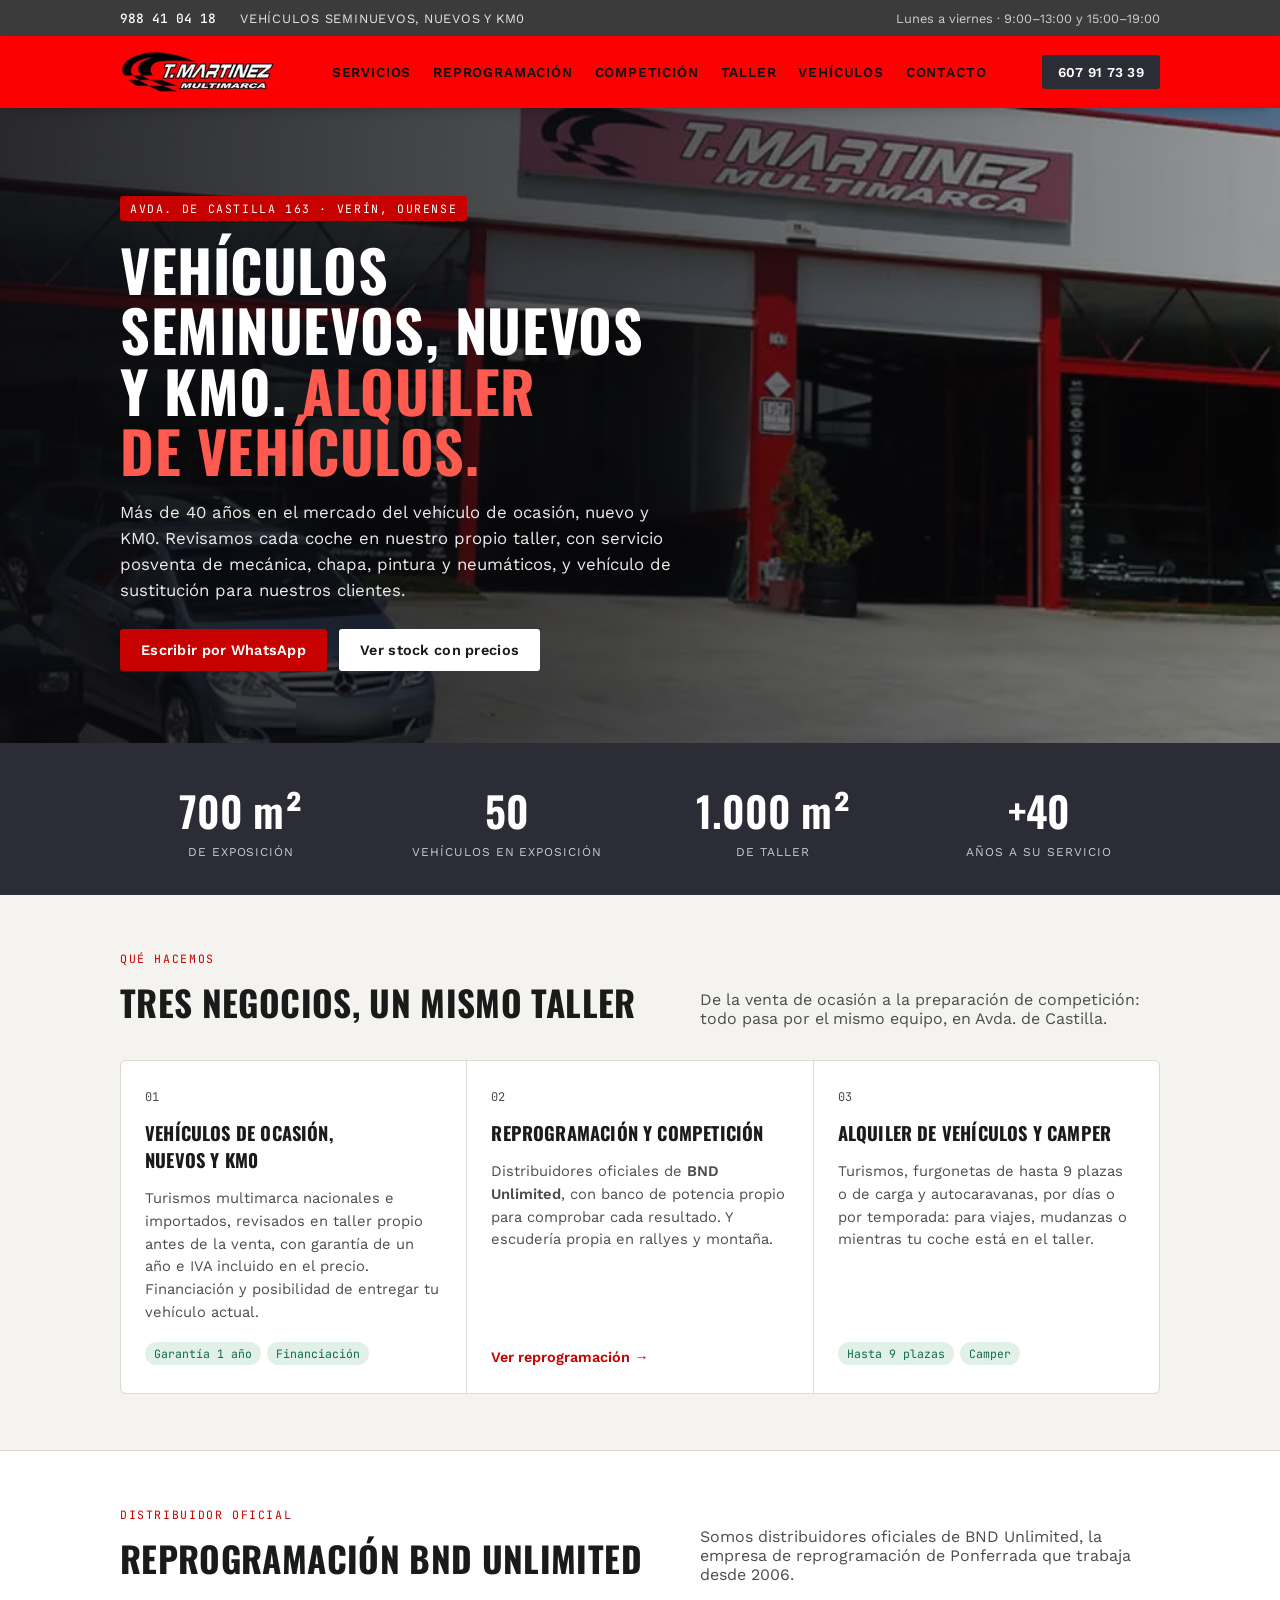
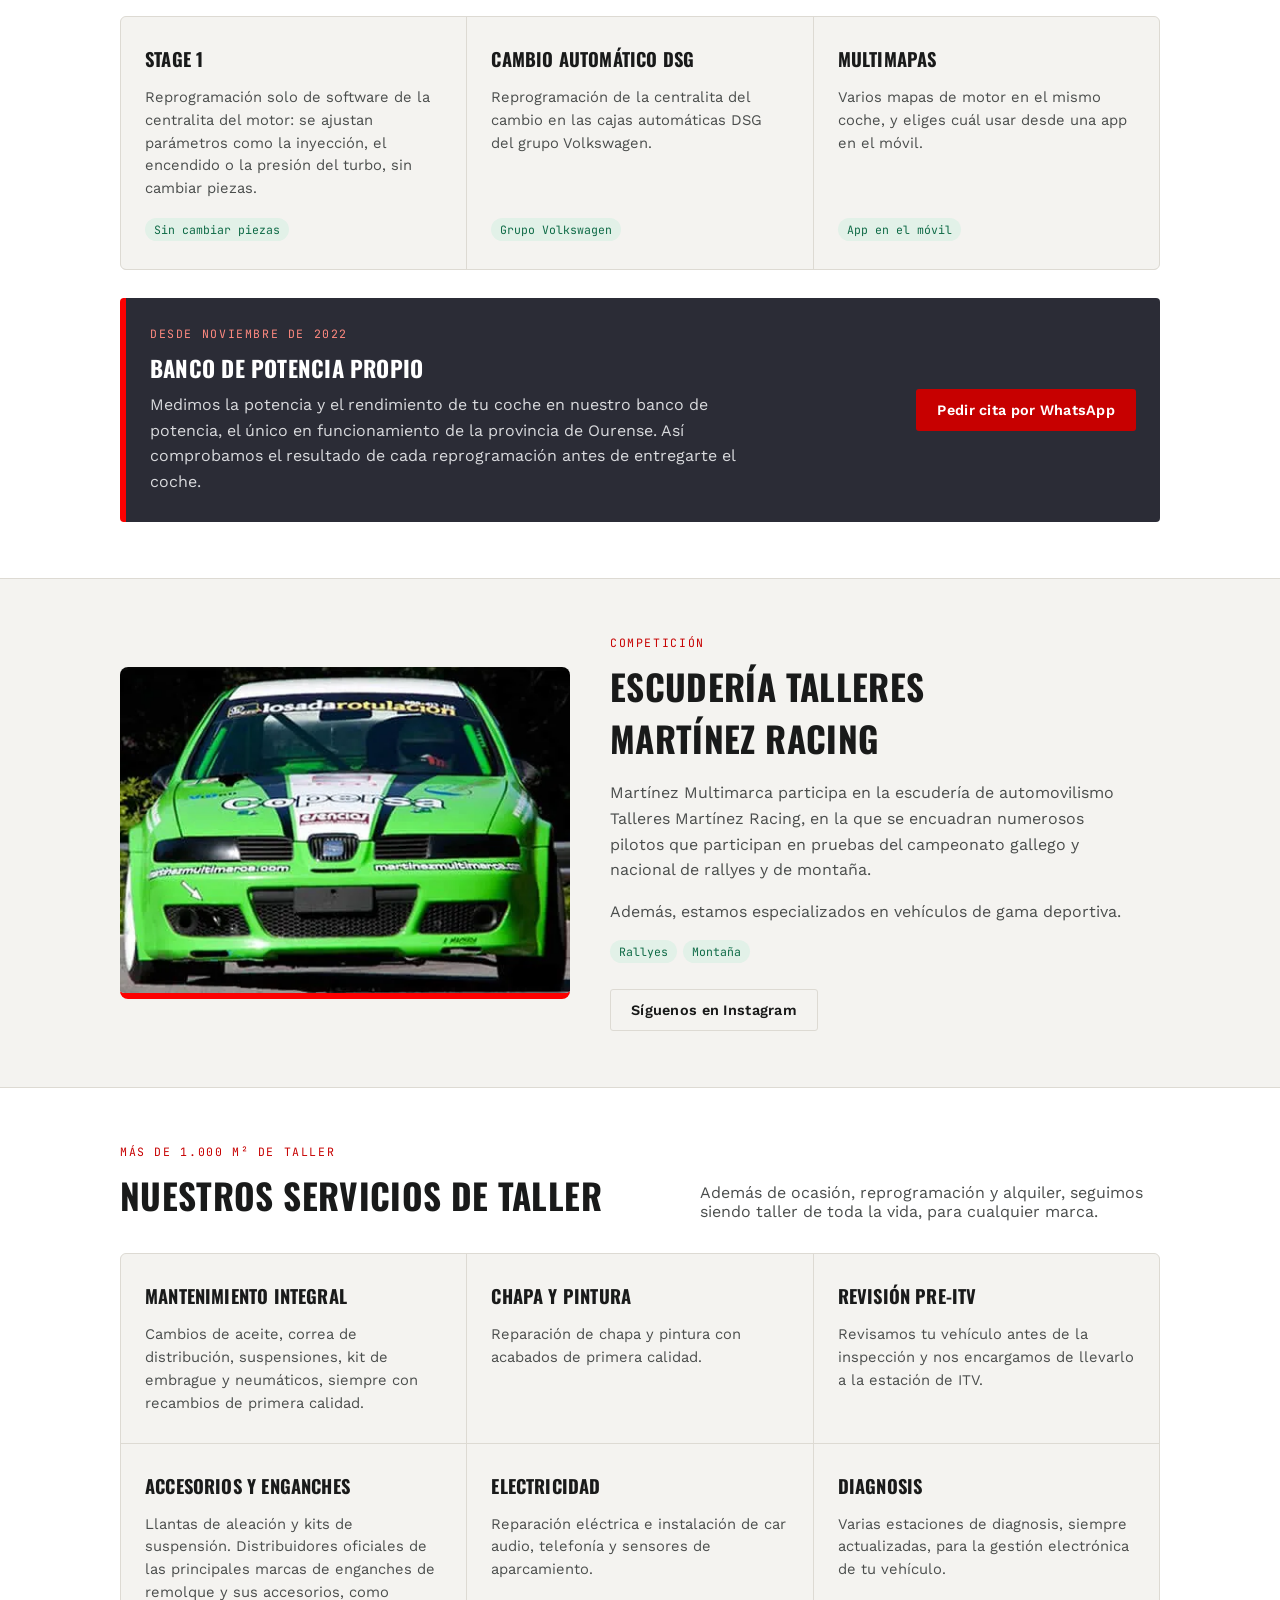
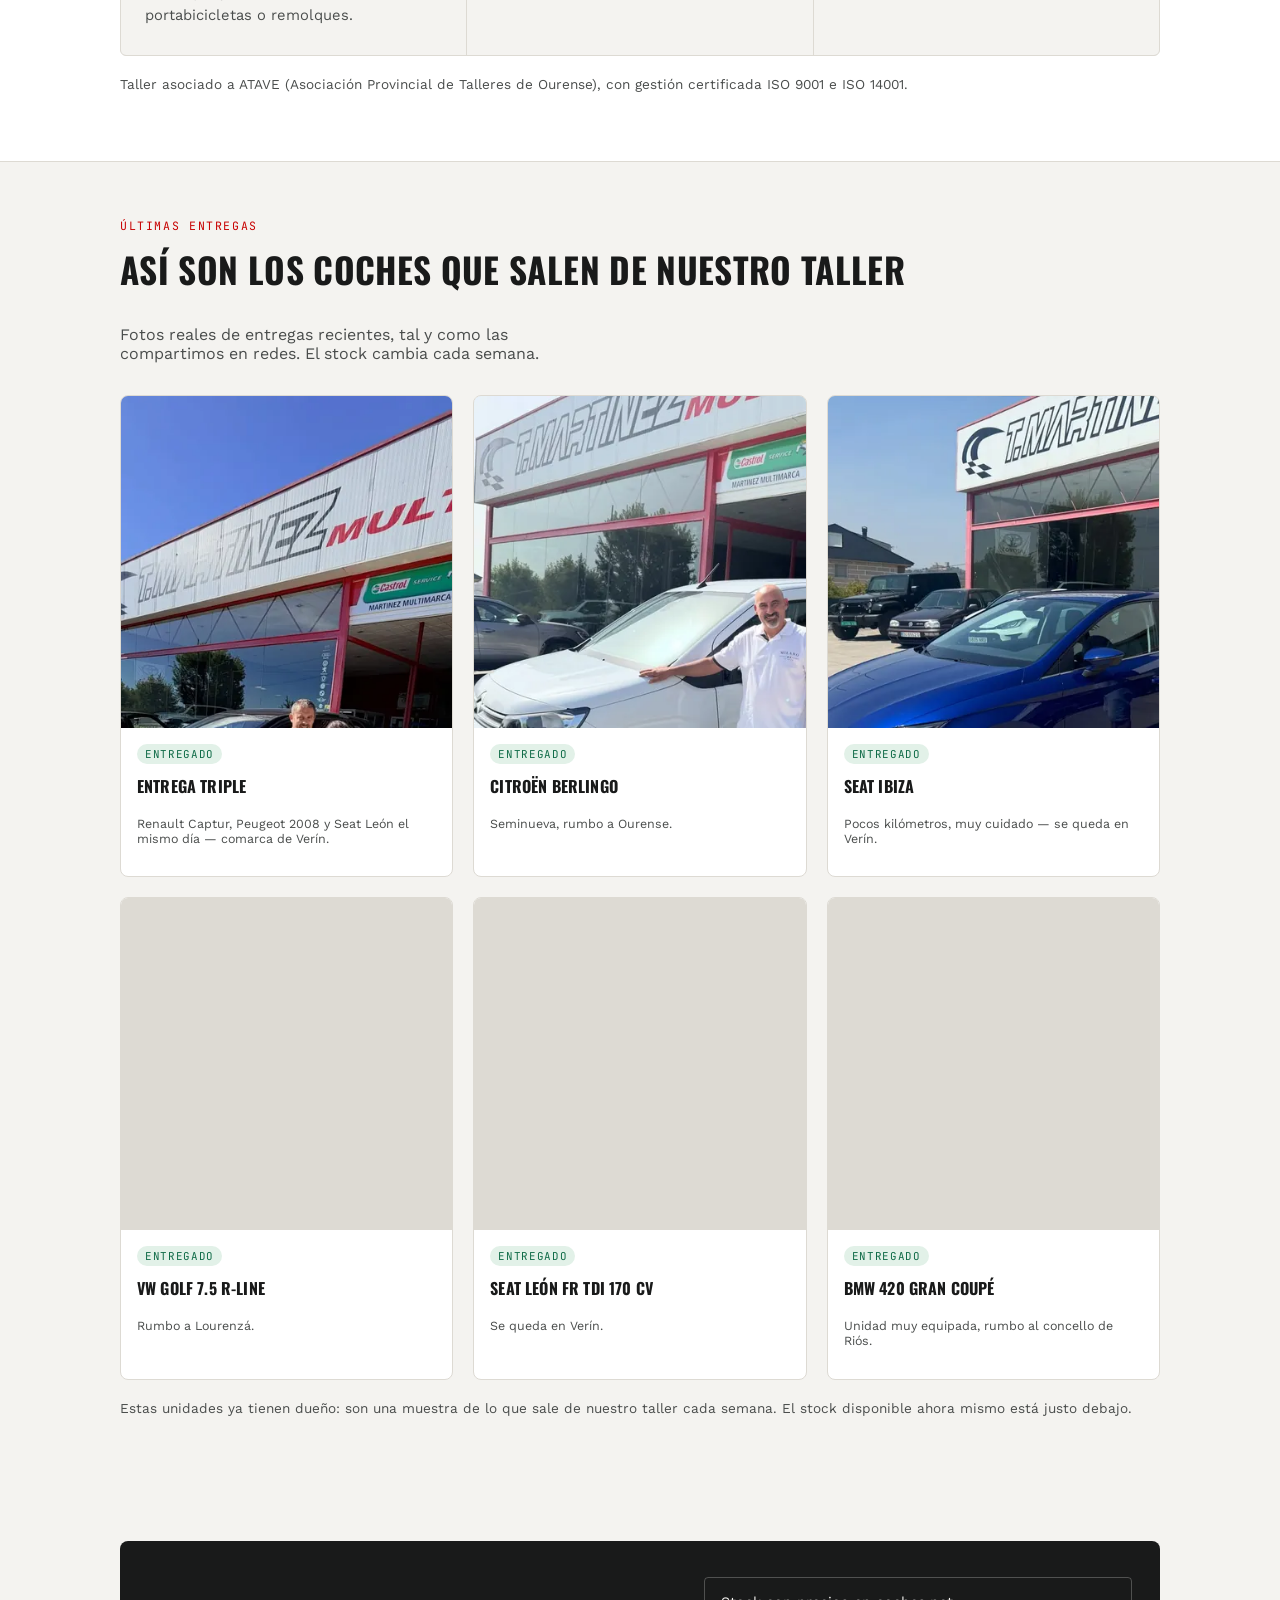
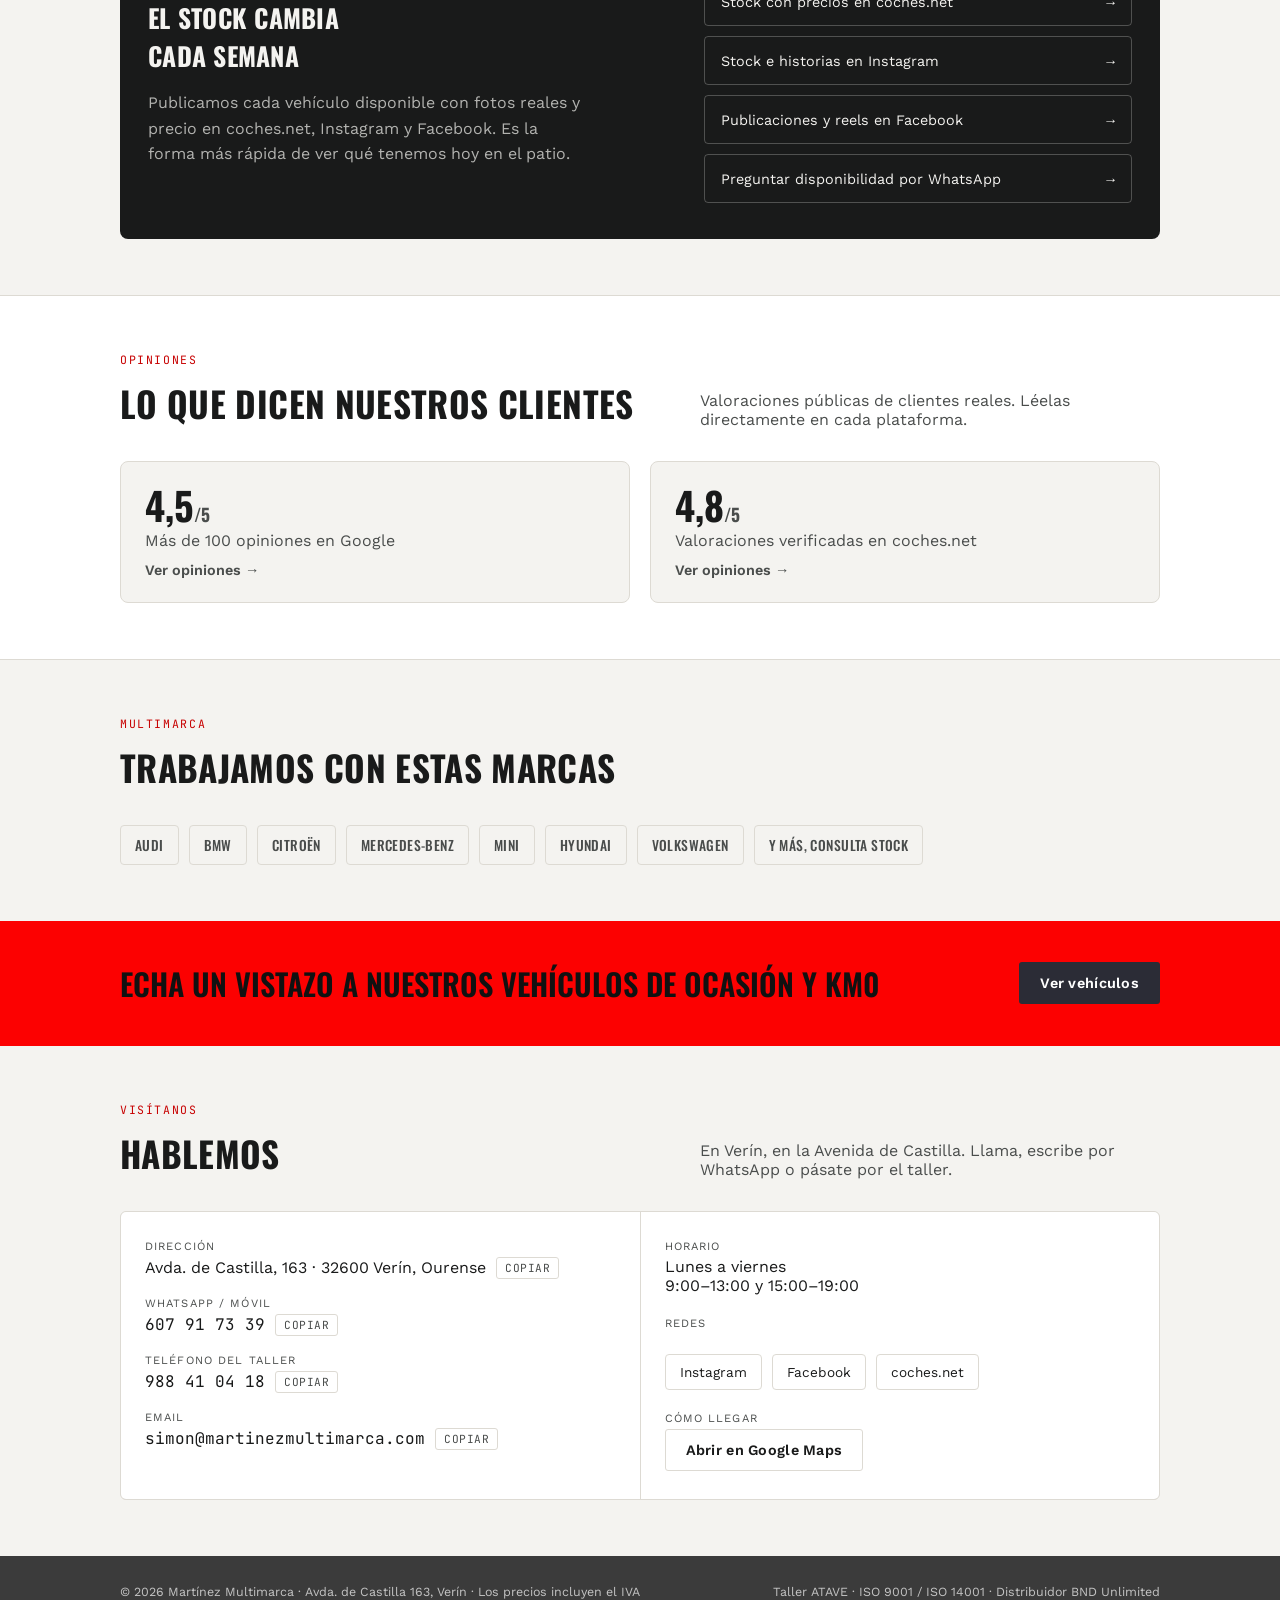
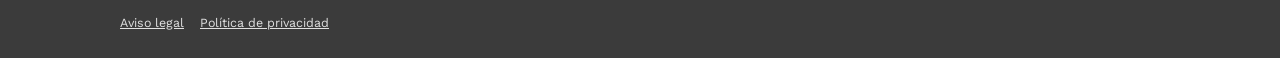
==== commit 8345231b: "Versionar styles.css y main.js para que el navegador no use la copia antigua tras un cambio" ====
--- a/index.html
+++ b/index.html
@@ -69,8 +69,8 @@
 <link rel="preload" href="fonts/oswald-latin.woff2" as="font" type="font/woff2" crossorigin>
 <link rel="preload" href="fonts/work-sans-latin.woff2" as="font" type="font/woff2" crossorigin>
 <link rel="preload" as="image" type="image/webp" imagesrcset="images/fachada-800.webp 800w, images/fachada-1200.webp 1200w, images/fachada-1920.webp 1920w" imagesizes="100vw" fetchpriority="high">
-<script src="main.js" defer></script>
-<link rel="stylesheet" href="styles.css">
+<script src="main.js?v=2026110301" defer></script>
+<link rel="stylesheet" href="styles.css?v=2026110301">
 </head>
 <body>
 <a class="skip-link" href="#main">Saltar al contenido</a>
--- a/styles.css
+++ b/styles.css
@@ -524,7 +524,7 @@
   flex-direction:column;
 }
 .car-card .photo{
-  aspect-ratio:4/3;
+  aspect-ratio:1/1;
   overflow:hidden;
   background:var(--line);
 }
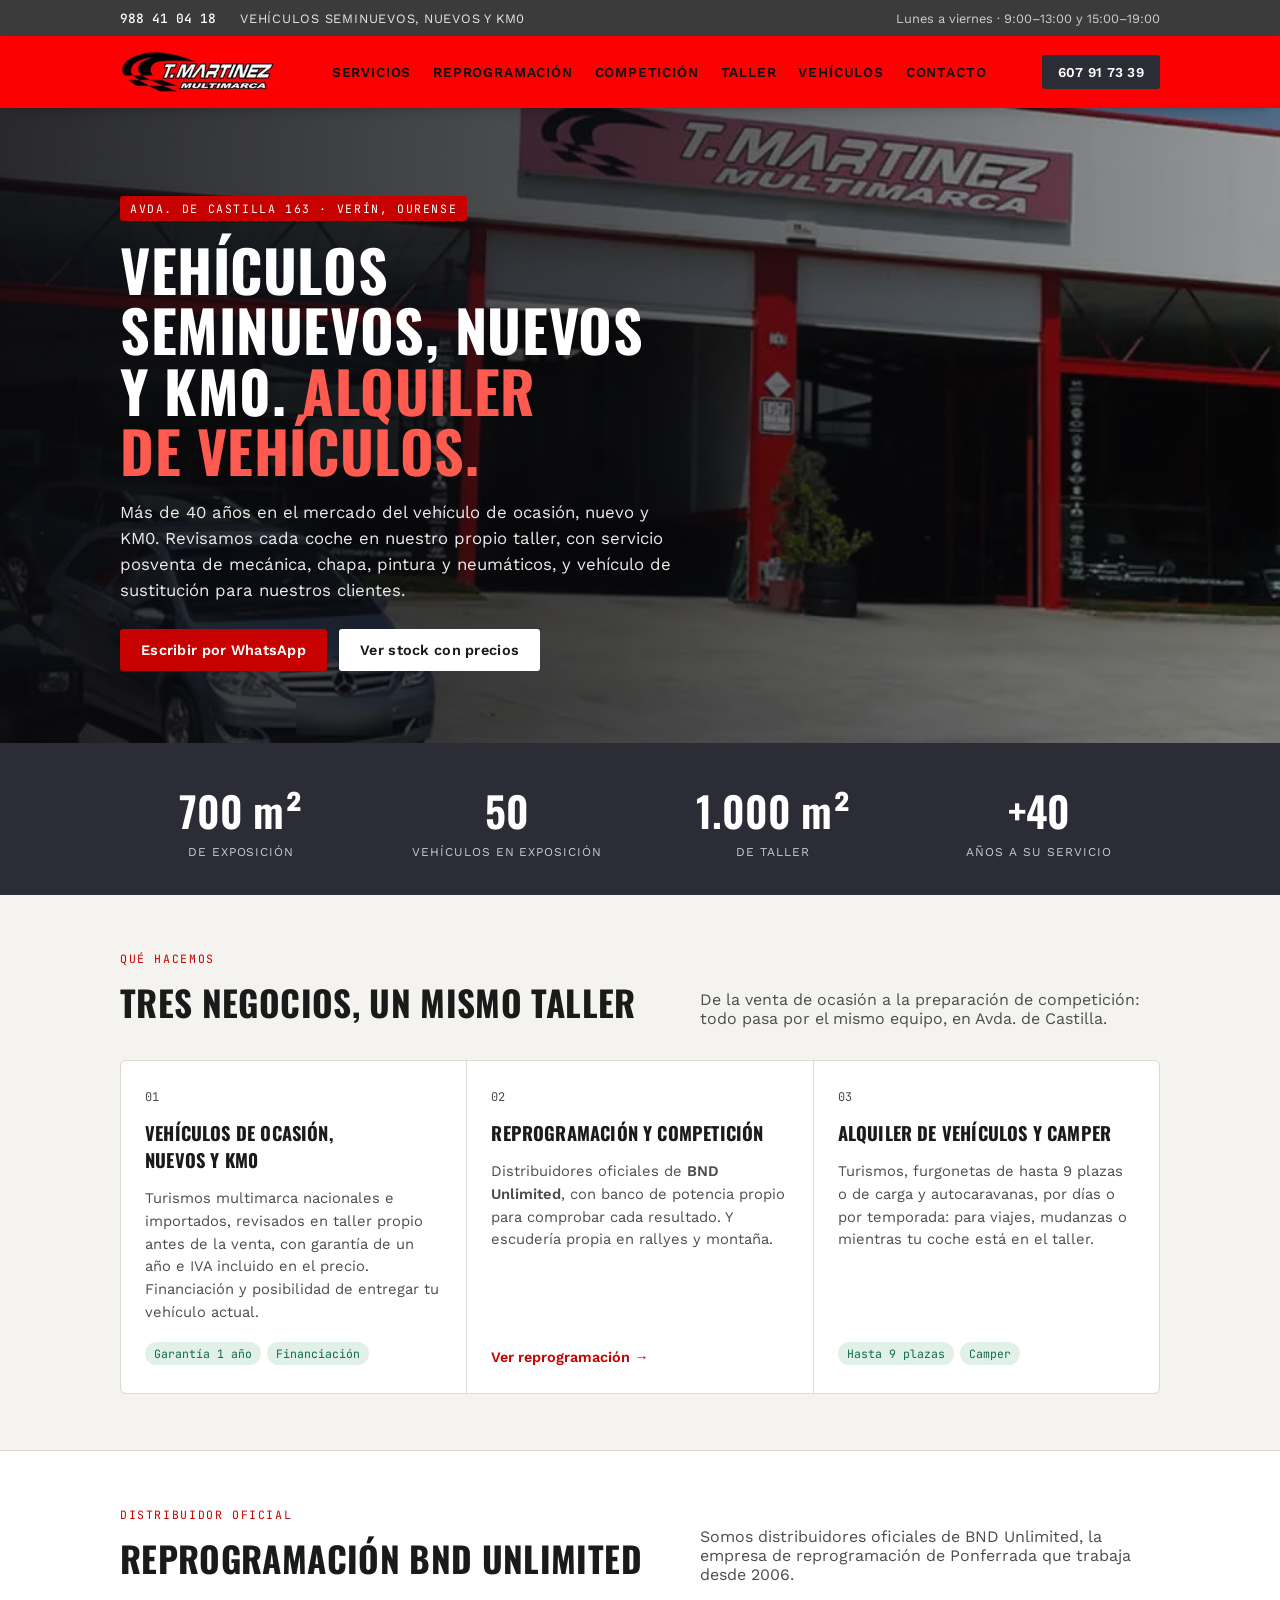
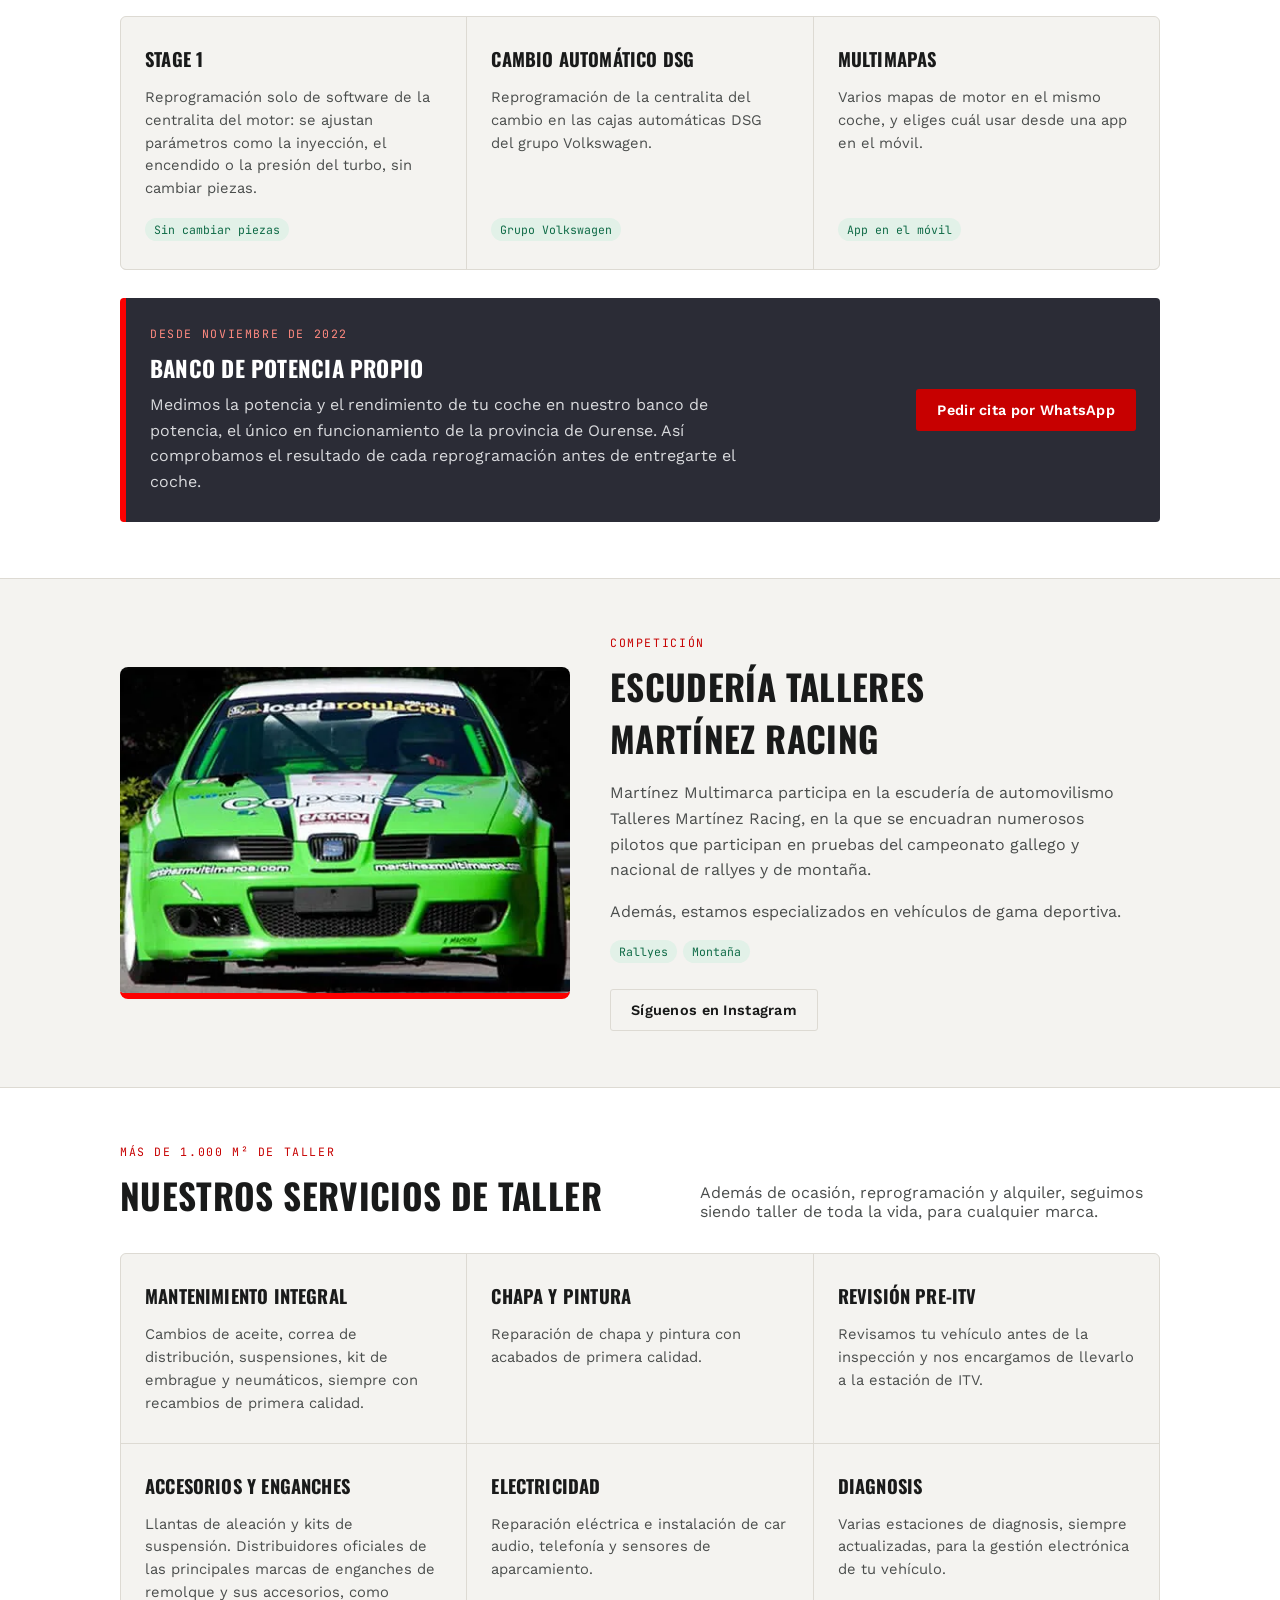
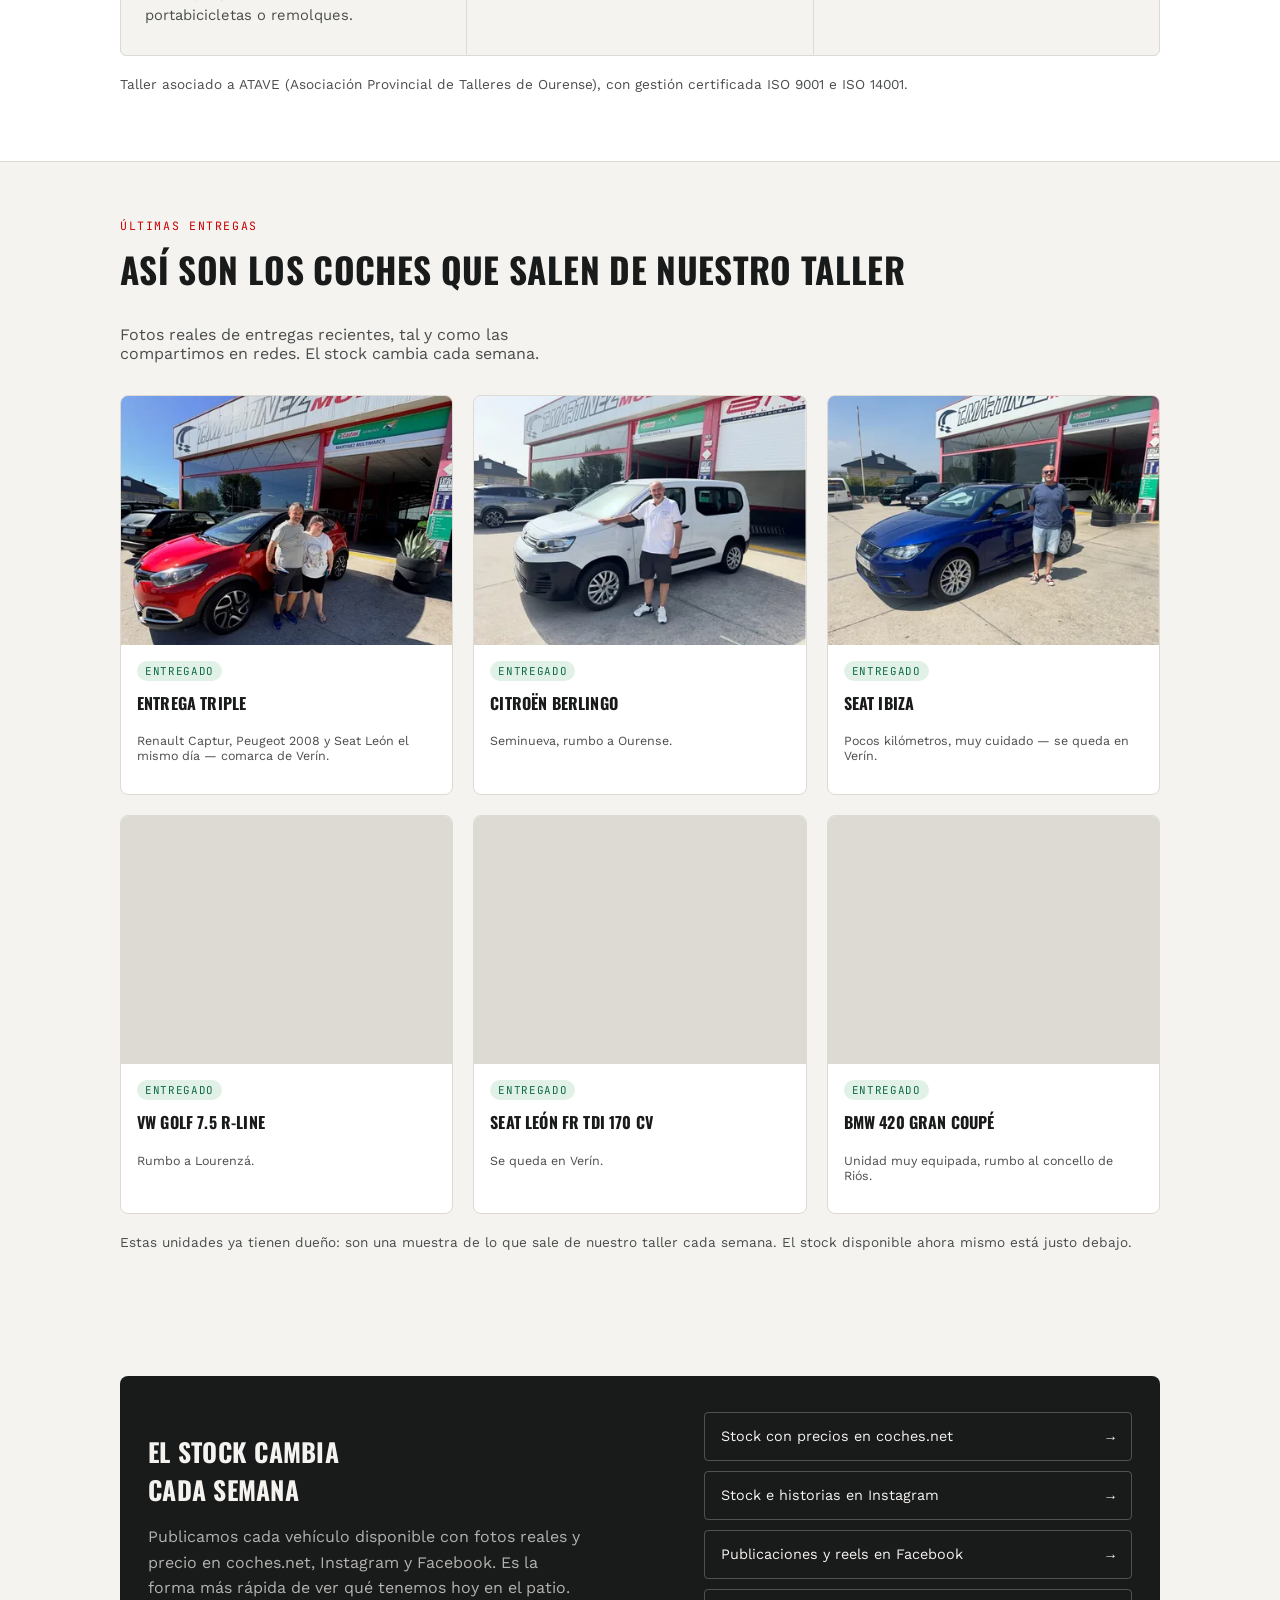
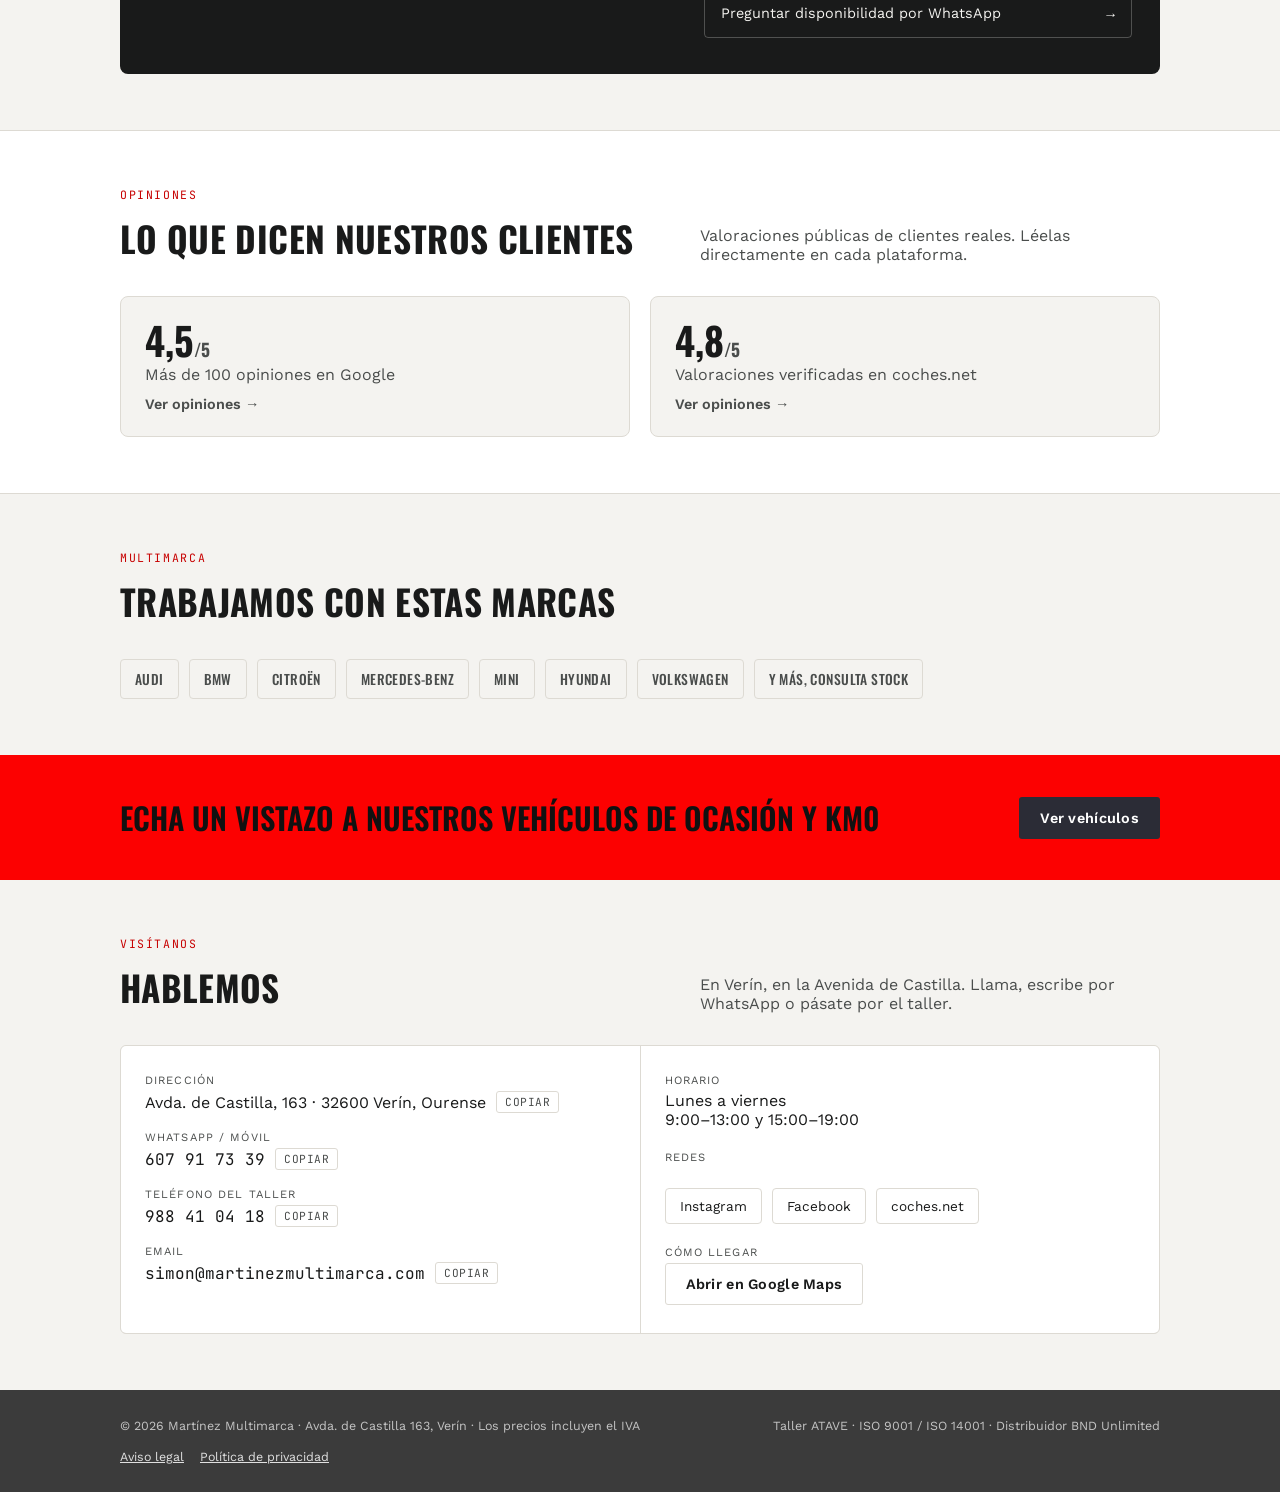
==== commit f8472813: "Galería de entregas: fotos originales de Instagram con el coche entero (marco 4:3)" ====
--- a/index.html
+++ b/index.html
@@ -69,8 +69,8 @@
 <link rel="preload" href="fonts/oswald-latin.woff2" as="font" type="font/woff2" crossorigin>
 <link rel="preload" href="fonts/work-sans-latin.woff2" as="font" type="font/woff2" crossorigin>
 <link rel="preload" as="image" type="image/webp" imagesrcset="images/fachada-800.webp 800w, images/fachada-1200.webp 1200w, images/fachada-1920.webp 1920w" imagesizes="100vw" fetchpriority="high">
-<script src="main.js?v=2026110301" defer></script>
-<link rel="stylesheet" href="styles.css?v=2026110301">
+<script src="main.js?v=2026110302" defer></script>
+<link rel="stylesheet" href="styles.css?v=2026110302">
 </head>
 <body>
 <a class="skip-link" href="#main">Saltar al contenido</a>
@@ -281,7 +281,7 @@
       </div>
       <div class="gallery">
         <article class="car-card">
-          <div class="photo"><picture><source type="image/webp" srcset="images/01-renault-peugeot-seat-400.webp 400w, images/01-renault-peugeot-seat-640.webp 640w" sizes="(min-width:1080px) 334px, (min-width:901px) calc((100vw - 80px) / 3), (min-width:601px) calc((100vw - 60px) / 2), calc(100vw - 40px)"><img src="images/01-renault-peugeot-seat.jpg" width="640" height="640" loading="lazy" decoding="async" alt="Fachada del concesionario T. Martínez Multimarca, con su rótulo y la cristalera, el día de la entrega"></picture></div>
+          <div class="photo"><picture><source type="image/webp" srcset="images/01-renault-peugeot-seat-400.webp 400w, images/01-renault-peugeot-seat-640.webp 640w" sizes="(min-width:1080px) 334px, (min-width:901px) calc((100vw - 80px) / 3), (min-width:601px) calc((100vw - 60px) / 2), calc(100vw - 40px)"><img src="images/01-renault-peugeot-seat.jpg" width="640" height="480" loading="lazy" decoding="async" alt="Renault Captur rojo frente al concesionario T. Martínez Multimarca, con una pareja sonriente al lado"></picture></div>
           <div class="info">
             <span class="badge">Entregado</span>
             <h3>Entrega triple</h3>
@@ -289,7 +289,7 @@
           </div>
         </article>
         <article class="car-card">
-          <div class="photo"><picture><source type="image/webp" srcset="images/02-citroen-berlingo-400.webp 400w, images/02-citroen-berlingo-640.webp 640w" sizes="(min-width:1080px) 334px, (min-width:901px) calc((100vw - 80px) / 3), (min-width:601px) calc((100vw - 60px) / 2), calc(100vw - 40px)"><img src="images/02-citroen-berlingo.jpg" width="640" height="640" loading="lazy" decoding="async" alt="Citroën Berlingo blanca frente al concesionario, con un hombre sonriente apoyado en ella"></picture></div>
+          <div class="photo"><picture><source type="image/webp" srcset="images/02-citroen-berlingo-400.webp 400w, images/02-citroen-berlingo-640.webp 640w" sizes="(min-width:1080px) 334px, (min-width:901px) calc((100vw - 80px) / 3), (min-width:601px) calc((100vw - 60px) / 2), calc(100vw - 40px)"><img src="images/02-citroen-berlingo.jpg" width="640" height="480" loading="lazy" decoding="async" alt="Citroën Berlingo blanca frente al concesionario, con un hombre sonriente apoyado en ella"></picture></div>
           <div class="info">
             <span class="badge">Entregado</span>
             <h3>Citroën Berlingo</h3>
@@ -297,7 +297,7 @@
           </div>
         </article>
         <article class="car-card">
-          <div class="photo"><picture><source type="image/webp" srcset="images/03-seat-ibiza-400.webp 400w, images/03-seat-ibiza-640.webp 640w" sizes="(min-width:1080px) 334px, (min-width:901px) calc((100vw - 80px) / 3), (min-width:601px) calc((100vw - 60px) / 2), calc(100vw - 40px)"><img src="images/03-seat-ibiza.jpg" width="640" height="640" loading="lazy" decoding="async" alt="Seat Ibiza azul aparcado frente a la cristalera del concesionario"></picture></div>
+          <div class="photo"><picture><source type="image/webp" srcset="images/03-seat-ibiza-400.webp 400w, images/03-seat-ibiza-640.webp 640w" sizes="(min-width:1080px) 334px, (min-width:901px) calc((100vw - 80px) / 3), (min-width:601px) calc((100vw - 60px) / 2), calc(100vw - 40px)"><img src="images/03-seat-ibiza.jpg" width="640" height="480" loading="lazy" decoding="async" alt="Seat Ibiza azul frente al concesionario, con un cliente de pie junto al coche"></picture></div>
           <div class="info">
             <span class="badge">Entregado</span>
             <h3>Seat Ibiza</h3>
@@ -305,7 +305,7 @@
           </div>
         </article>
         <article class="car-card">
-          <div class="photo"><picture><source type="image/webp" srcset="images/04-vw-golf-400.webp 400w, images/04-vw-golf-640.webp 640w" sizes="(min-width:1080px) 334px, (min-width:901px) calc((100vw - 80px) / 3), (min-width:601px) calc((100vw - 60px) / 2), calc(100vw - 40px)"><img src="images/04-vw-golf.jpg" width="640" height="640" loading="lazy" decoding="async" alt="Volkswagen Golf blanco frente al concesionario, con otro coche rojo detrás"></picture></div>
+          <div class="photo"><picture><source type="image/webp" srcset="images/04-vw-golf-400.webp 400w, images/04-vw-golf-640.webp 640w" sizes="(min-width:1080px) 334px, (min-width:901px) calc((100vw - 80px) / 3), (min-width:601px) calc((100vw - 60px) / 2), calc(100vw - 40px)"><img src="images/04-vw-golf.jpg" width="640" height="480" loading="lazy" decoding="async" alt="Volkswagen Golf blanco frente al concesionario, con un hombre sonriente apoyado en él"></picture></div>
           <div class="info">
             <span class="badge">Entregado</span>
             <h3>VW Golf 7.5 R-Line</h3>
@@ -313,7 +313,7 @@
           </div>
         </article>
         <article class="car-card">
-          <div class="photo"><picture><source type="image/webp" srcset="images/05-seat-leon-fr-400.webp 400w, images/05-seat-leon-fr-640.webp 640w" sizes="(min-width:1080px) 334px, (min-width:901px) calc((100vw - 80px) / 3), (min-width:601px) calc((100vw - 60px) / 2), calc(100vw - 40px)"><img src="images/05-seat-leon-fr.jpg" width="640" height="640" loading="lazy" decoding="async" alt="Seat León FR rojo frente al concesionario, con otros vehículos en el patio"></picture></div>
+          <div class="photo"><picture><source type="image/webp" srcset="images/05-seat-leon-fr-400.webp 400w, images/05-seat-leon-fr-640.webp 640w" sizes="(min-width:1080px) 334px, (min-width:901px) calc((100vw - 80px) / 3), (min-width:601px) calc((100vw - 60px) / 2), calc(100vw - 40px)"><img src="images/05-seat-leon-fr.jpg" width="640" height="480" loading="lazy" decoding="async" alt="Seat León FR rojo frente al concesionario, con una clienta sonriente al lado"></picture></div>
           <div class="info">
             <span class="badge">Entregado</span>
             <h3>Seat León FR TDI 170 CV</h3>
@@ -321,7 +321,7 @@
           </div>
         </article>
         <article class="car-card">
-          <div class="photo"><picture><source type="image/webp" srcset="images/06-bmw-420-grand-coupe-400.webp 400w, images/06-bmw-420-grand-coupe-640.webp 640w" sizes="(min-width:1080px) 334px, (min-width:901px) calc((100vw - 80px) / 3), (min-width:601px) calc((100vw - 60px) / 2), calc(100vw - 40px)"><img src="images/06-bmw-420-grand-coupe.jpg" width="640" height="640" loading="lazy" decoding="async" alt="BMW Serie 4 Gran Coupé plateado frente a la entrada del concesionario"></picture></div>
+          <div class="photo"><picture><source type="image/webp" srcset="images/06-bmw-420-grand-coupe-400.webp 400w, images/06-bmw-420-grand-coupe-640.webp 640w" sizes="(min-width:1080px) 334px, (min-width:901px) calc((100vw - 80px) / 3), (min-width:601px) calc((100vw - 60px) / 2), calc(100vw - 40px)"><img src="images/06-bmw-420-grand-coupe.jpg" width="640" height="480" loading="lazy" decoding="async" alt="BMW Serie 4 Gran Coupé plateado frente a la entrada del concesionario, con un cliente apoyado en él"></picture></div>
           <div class="info">
             <span class="badge">Entregado</span>
             <h3>BMW 420 Gran Coupé</h3>
--- a/styles.css
+++ b/styles.css
@@ -524,7 +524,7 @@
   flex-direction:column;
 }
 .car-card .photo{
-  aspect-ratio:1/1;
+  aspect-ratio:4/3;
   overflow:hidden;
   background:var(--line);
 }
